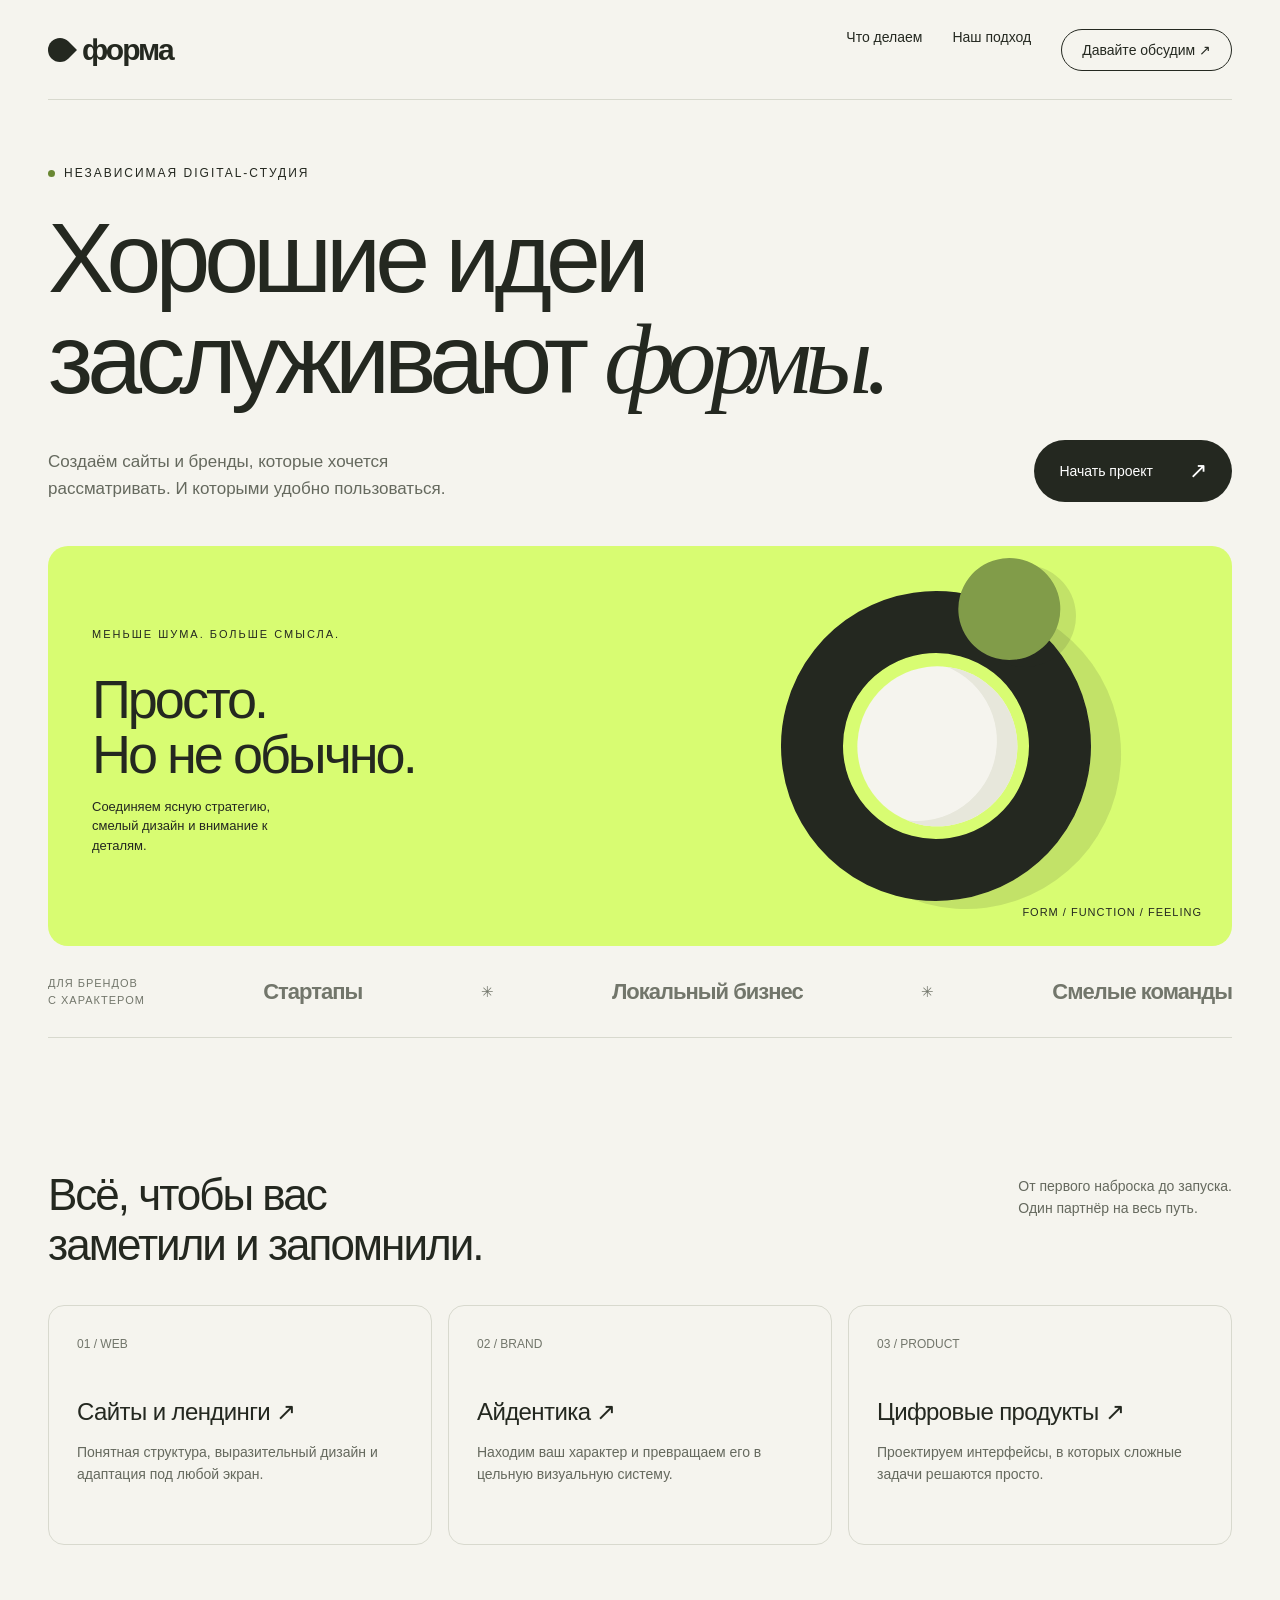
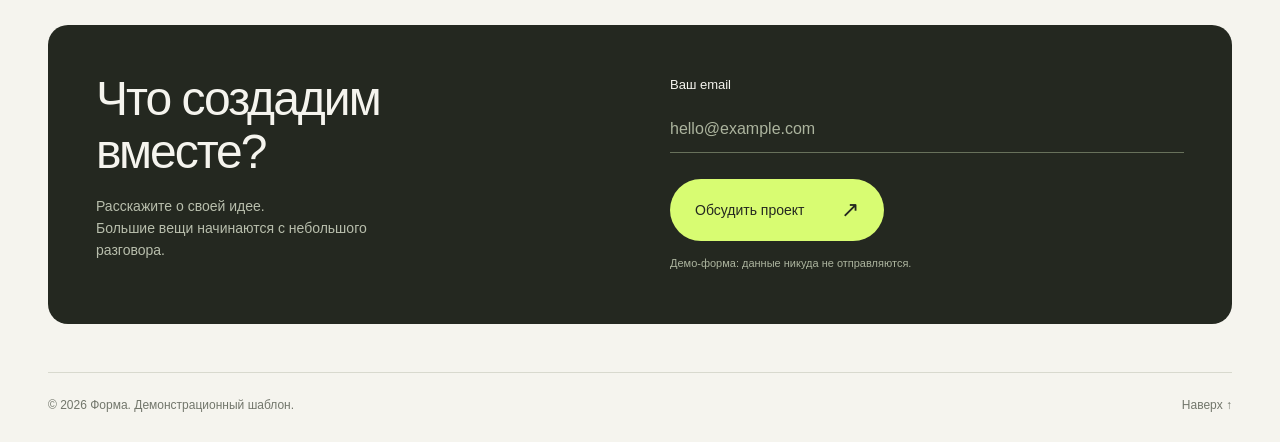
==== index.html @ 41cf360b "Add responsive Forma landing page" ====
<!doctype html>
<html lang="ru">
<head>
  <meta charset="utf-8">
  <meta name="viewport" content="width=device-width, initial-scale=1">
  <meta name="description" content="Лендинг студии цифрового дизайна Форма. Сайты, айдентика и цифровые продукты.">
  <title>Форма — идеи обретают форму</title>
  <style>
    :root{--bg:#f5f4ee;--ink:#242820;--accent:#d8fc72;--line:#d8d9ce}
    *{box-sizing:border-box}html{scroll-behavior:smooth}body{margin:0;background:var(--bg);color:var(--ink);font-family:Arial,Helvetica,sans-serif}a{color:inherit;text-decoration:none}button,input{font:inherit}button,a,input{-webkit-tap-highlight-color:transparent}a:focus-visible,button:focus-visible,input:focus-visible{outline:3px solid #728e32;outline-offset:5px}.wrap{max-width:1280px;margin:auto;padding:0 48px}header{height:100px;display:flex;align-items:center;justify-content:space-between;border-bottom:1px solid var(--line)}.logo{font-size:30px;font-weight:800;letter-spacing:-2px;display:flex;align-items:center;gap:10px}.mark{width:24px;height:24px;background:var(--ink);border-radius:50% 50% 0 50%;transform:rotate(-45deg)}nav{display:flex;gap:30px;font-size:14px}.nav-cta{border:1px solid var(--ink);padding:12px 20px;border-radius:30px}.hero{padding:66px 0 52px}.eyebrow{font-size:12px;text-transform:uppercase;letter-spacing:2px;display:flex;align-items:center;gap:9px}.dot{width:7px;height:7px;background:#698732;border-radius:50%}h1{font-size:clamp(56px,7.7vw,102px);line-height:1.02;letter-spacing:-6px;font-weight:500;margin:28px 0 30px;max-width:950px}h1 span{font-family:Georgia,serif;font-style:italic}.intro{display:flex;justify-content:space-between;align-items:end;gap:24px}.intro p{font-size:17px;line-height:1.6;max-width:430px;margin:0;color:#65695e}.pill{display:inline-flex;gap:36px;align-items:center;border-radius:32px;padding:18px 25px;background:var(--ink);color:white;font-size:14px;border:0;cursor:pointer;transition:transform .2s,background .2s}.pill:hover{transform:translateY(-3px);background:#3e4632}.pill b{font-size:22px;font-weight:400}.showcase{height:400px;border-radius:20px;background:var(--accent);position:relative;overflow:hidden;display:grid;grid-template-columns:1fr 1fr;align-items:center;margin-top:44px}.show-copy{padding:44px;z-index:1}.show-copy small{font-size:11px;text-transform:uppercase;letter-spacing:2px}.show-copy h2{font-size:54px;font-weight:500;letter-spacing:-3px;line-height:1.02;margin:30px 0 15px}.show-copy p{max-width:220px;line-height:1.5;font-size:13px}.art{height:100%;position:relative;display:flex;align-items:center;justify-content:center}.orbit{width:310px;height:310px;border-radius:50%;border:62px solid var(--ink);transform:rotate(-30deg);position:relative;box-shadow:22px 22px 0 rgba(36,40,32,.12)}.orbit:before{content:'';position:absolute;width:160px;height:160px;border-radius:50%;background:var(--bg);top:14px;left:14px;box-shadow:inset -15px -15px 0 #e7e7db}.orbit:after{content:'';position:absolute;width:102px;height:102px;border-radius:50%;background:#819c49;right:-90px;top:-40px;box-shadow:10px 14px 0 rgba(36,40,32,.12)}.art-label{position:absolute;bottom:28px;right:30px;font-size:11px;letter-spacing:1px}.ticker{display:flex;justify-content:space-between;align-items:center;border-bottom:1px solid var(--line);padding:29px 0;gap:20px;color:#72766b;font-size:15px}.ticker span:first-child{font-size:11px;max-width:110px;line-height:1.5;letter-spacing:1px}.ticker strong{font-size:22px;letter-spacing:-1px}.section{padding:80px 0}.section-head{display:flex;justify-content:space-between;align-items:start;gap:24px;margin-bottom:35px}.section-head h2{font-size:44px;letter-spacing:-2px;font-weight:500;margin:0;max-width:600px}.section-head p{font-size:14px;color:#65695e;line-height:1.6;max-width:250px;margin:5px 0}.cards{display:grid;grid-template-columns:repeat(3,1fr);gap:16px}.card{border:1px solid var(--line);border-radius:16px;padding:28px;min-height:240px;transition:background .2s}.card:hover{background:#eeeee3}.card .number{font-size:12px;color:#72766b}.card h3{font-size:24px;font-weight:500;margin:46px 0 15px;letter-spacing:-.6px}.card p{font-size:14px;line-height:1.6;color:#65695e;margin:0}.contact{background:var(--ink);color:var(--bg);border-radius:20px;padding:48px;display:grid;grid-template-columns:1fr 1fr;gap:60px;margin-bottom:48px}.contact h2{font-size:48px;line-height:1.1;letter-spacing:-2px;font-weight:500;margin:0 0 16px}.contact p{color:#b8beac;font-size:14px;line-height:1.6;max-width:280px}.contact form{display:flex;flex-direction:column;justify-content:center;gap:14px}.contact label{font-size:13px}.contact input{background:transparent;border:0;border-bottom:1px solid #68715b;color:white;padding:14px 0;width:100%;border-radius:0}.contact input::placeholder{color:#acb49e}.contact .pill{background:var(--accent);color:var(--ink);align-self:start;margin-top:12px}.note{font-size:11px!important;color:#acb49e!important;margin:0;max-width:none!important}footer{border-top:1px solid var(--line);padding:25px 0 30px;display:flex;justify-content:space-between;font-size:12px;color:#72766b}footer a:hover{text-decoration:underline}
    @media(max-width:800px){.wrap{padding:0 24px}header{height:80px}nav{gap:16px}nav a:not(.nav-cta){display:none}.hero{padding-top:44px}h1{letter-spacing:-3px}.intro{align-items:start;flex-direction:column}.showcase{height:350px}.show-copy{padding:25px}.show-copy h2{font-size:40px}.orbit{width:220px;height:220px;border-width:44px}.orbit:before{width:105px;height:105px;top:12px;left:12px}.orbit:after{width:70px;height:70px;right:-55px;top:-25px}.ticker{flex-wrap:wrap;justify-content:center}.ticker span:first-child{max-width:none;width:100%;text-align:center}.ticker strong{font-size:18px}.section{padding:55px 0}.section-head{flex-direction:column}.section-head h2{font-size:36px}.cards{grid-template-columns:1fr}.card{min-height:auto}.card h3{margin-top:25px}.contact{padding:28px;grid-template-columns:1fr;gap:25px}.contact h2{font-size:38px}}
    @media(max-width:480px){h1{font-size:55px}.showcase{grid-template-columns:1fr;height:480px;align-items:start}.show-copy h2{margin:16px 0;font-size:36px}.show-copy p{max-width:none}.art{height:210px}.orbit{width:180px;height:180px;border-width:36px}.orbit:before{width:88px;height:88px;top:10px;left:10px}.art-label{bottom:5px;right:20px;font-size:9px}.show-copy{padding-bottom:0}footer{gap:20px;font-size:11px}}
    @media(prefers-reduced-motion:reduce){html{scroll-behavior:auto}*{transition:none!important}}
  </style>
</head>
<body>
  <div class="wrap">
    <header><a class="logo" href="#" aria-label="Форма — главная"><span class="mark" aria-hidden="true"></span>форма</a><nav aria-label="Основная навигация"><a href="#services">Что делаем</a><a href="#approach">Наш подход</a><a class="nav-cta" href="#contact">Давайте обсудим ↗</a></nav></header>
    <main>
      <section class="hero"><div class="eyebrow"><span class="dot"></span>Независимая digital-студия</div><h1>Хорошие идеи<br>заслуживают <span>формы.</span></h1><div class="intro"><p>Создаём сайты и бренды, которые хочется рассматривать. И которыми удобно пользоваться.</p><a class="pill" href="#contact">Начать проект <b aria-hidden="true">↗</b></a></div>
        <div class="showcase" id="approach"><div class="show-copy"><small>Меньше шума. Больше смысла.</small><h2>Просто.<br>Но не обычно.</h2><p>Соединяем ясную стратегию, смелый дизайн и внимание к деталям.</p></div><div class="art" aria-hidden="true"><div class="orbit"></div><span class="art-label">FORM / FUNCTION / FEELING</span></div></div>
        <div class="ticker"><span>ДЛЯ БРЕНДОВ<br>С ХАРАКТЕРОМ</span><strong>Стартапы</strong><span>✳</span><strong>Локальный бизнес</strong><span>✳</span><strong>Смелые команды</strong></div>
      </section>
      <section class="section" id="services"><div class="section-head"><h2>Всё, чтобы вас<br>заметили и запомнили.</h2><p>От первого наброска до запуска.<br>Один партнёр на весь путь.</p></div><div class="cards"><article class="card"><span class="number">01 / WEB</span><h3>Сайты и лендинги ↗</h3><p>Понятная структура, выразительный дизайн и адаптация под любой экран.</p></article><article class="card"><span class="number">02 / BRAND</span><h3>Айдентика ↗</h3><p>Находим ваш характер и превращаем его в цельную визуальную систему.</p></article><article class="card"><span class="number">03 / PRODUCT</span><h3>Цифровые продукты ↗</h3><p>Проектируем интерфейсы, в которых сложные задачи решаются просто.</p></article></div></section>
      <section class="contact" id="contact"><div><h2>Что создадим<br>вместе?</h2><p>Расскажите о своей идее.<br>Большие вещи начинаются с небольшого разговора.</p></div><form id="contact-form"><label for="email">Ваш email</label><input id="email" name="email" type="email" placeholder="hello@example.com" autocomplete="email" required><button class="pill" type="submit">Обсудить проект <b aria-hidden="true">↗</b></button><p class="note" id="form-status" role="status">Демо-форма: данные никуда не отправляются.</p></form></section>
    </main>
    <footer><span>© 2026 Форма. Демонстрационный шаблон.</span><a href="#">Наверх ↑</a></footer>
  </div>
  <script>document.getElementById('contact-form').addEventListener('submit',function(event){event.preventDefault();document.getElementById('form-status').textContent='Готово! Это демо — для реальных заявок подключите отправку формы.';});</script>
</body>
</html>
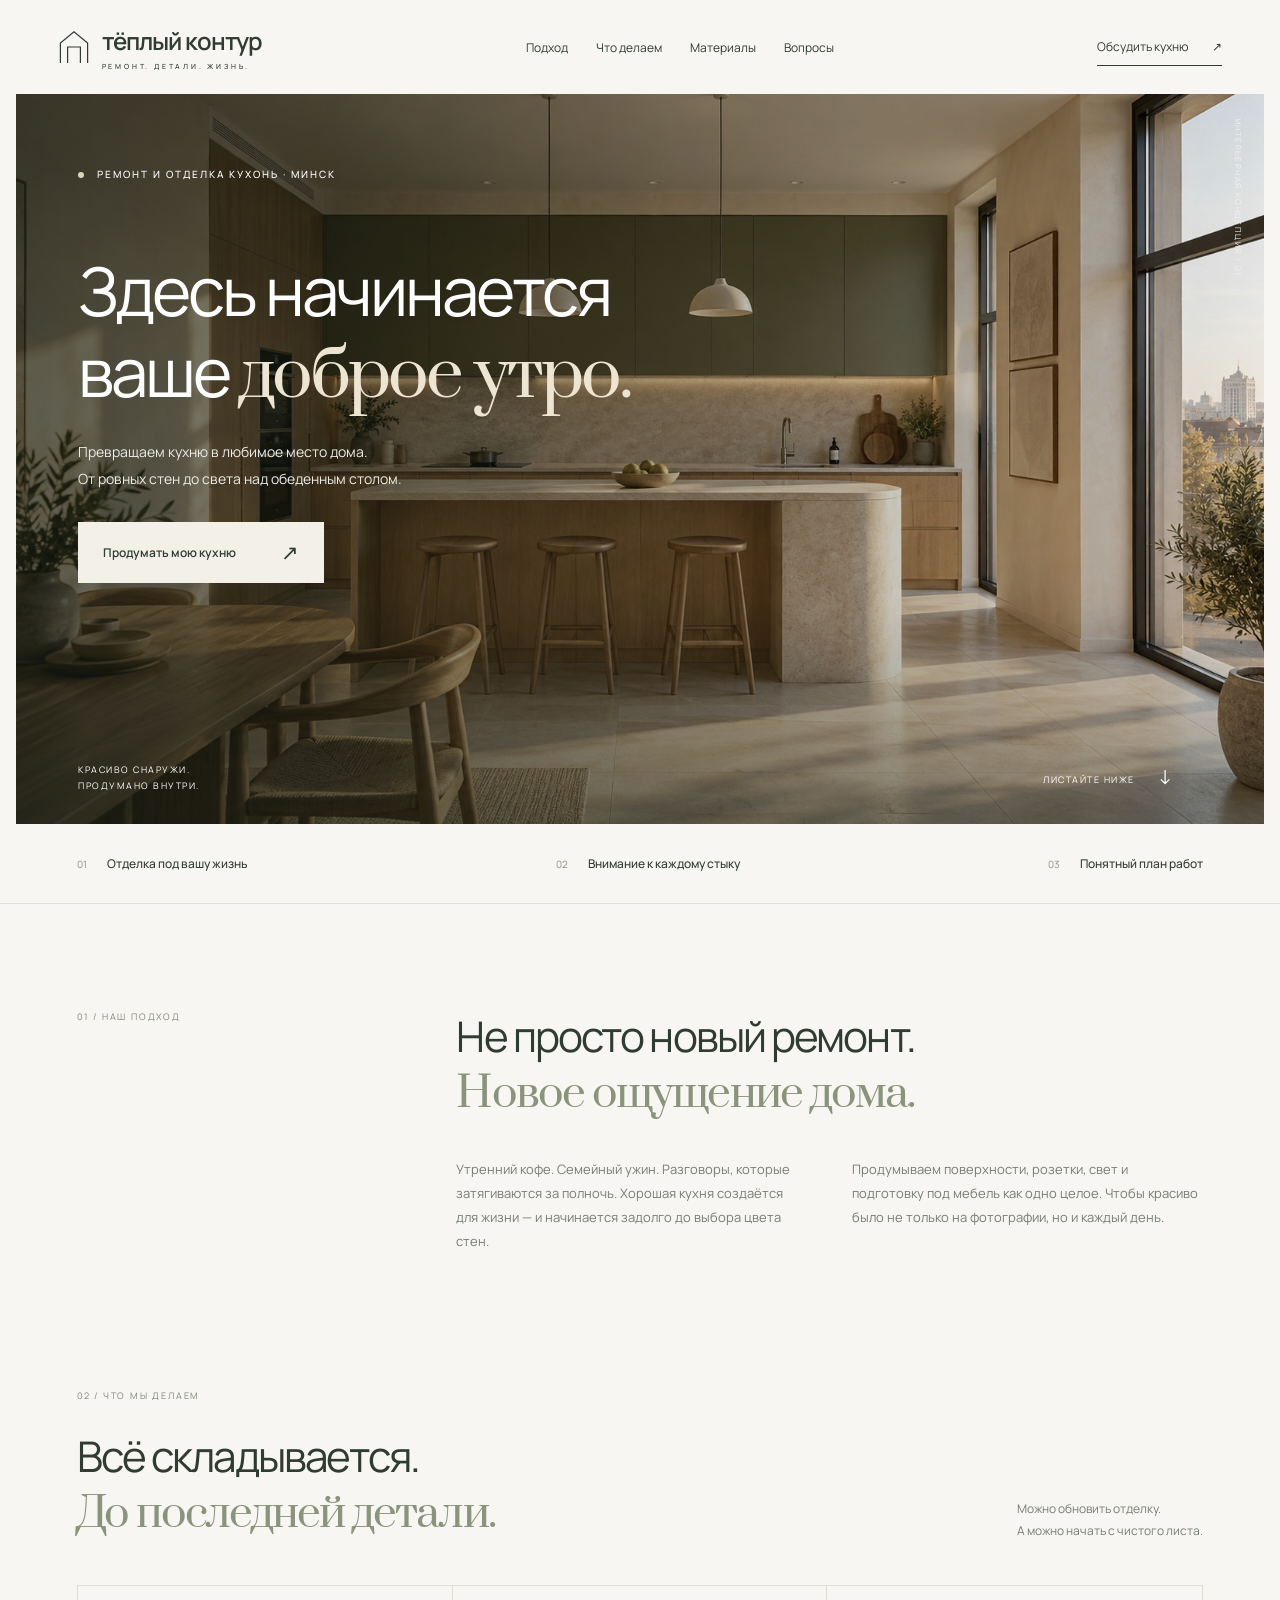
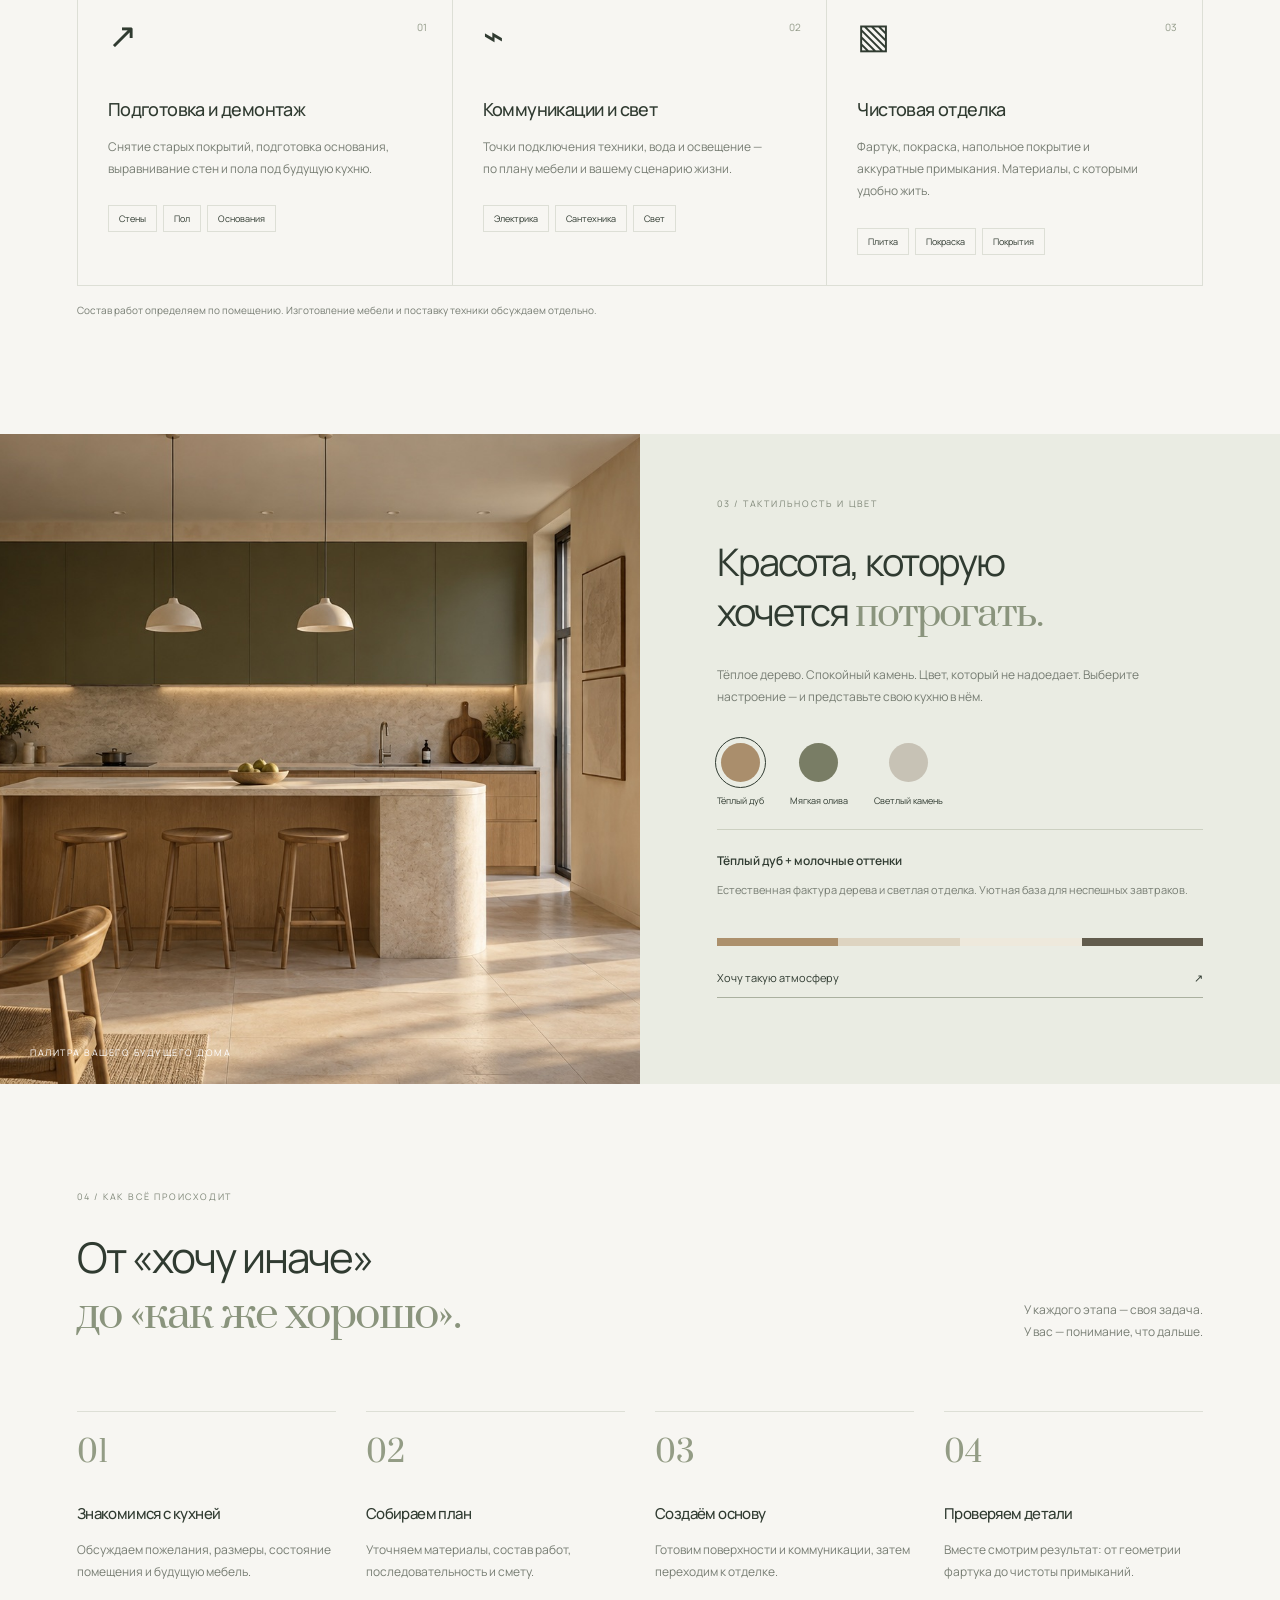
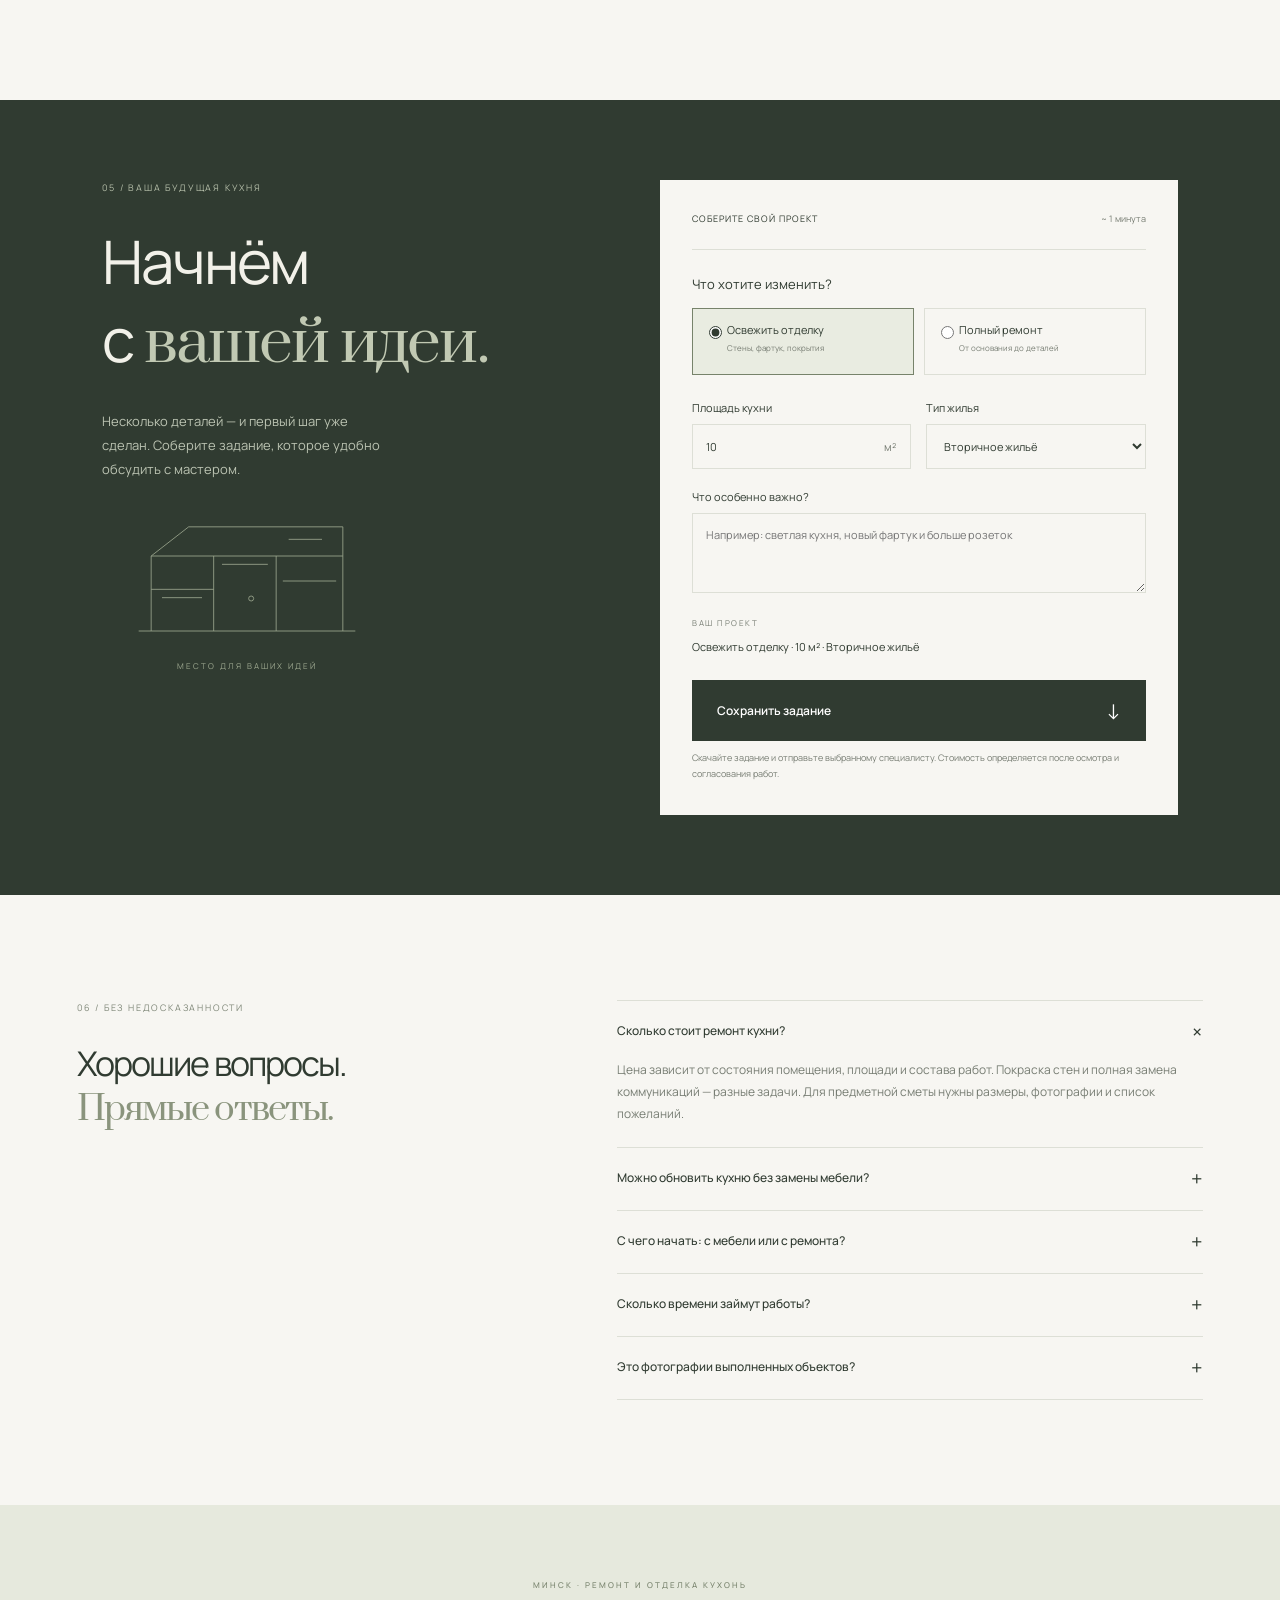
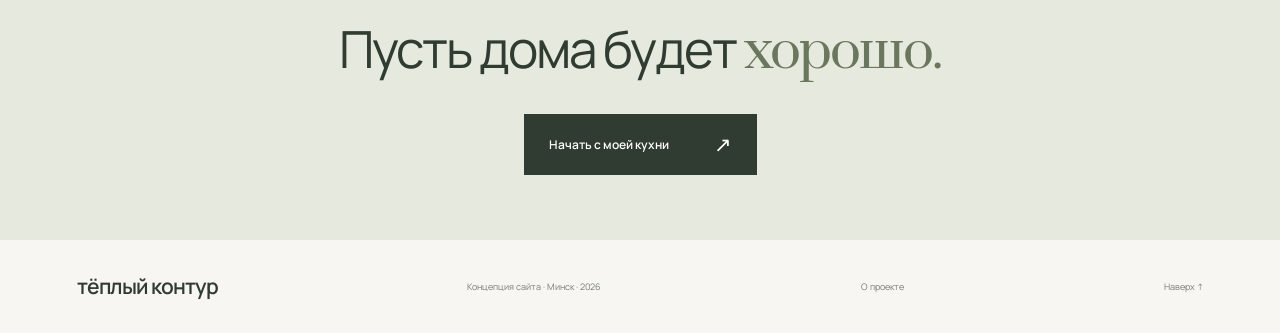
==== commit e17b0eb4: "Build premium Minsk kitchen renovation landing page" ====
--- a/index.html
+++ b/index.html
@@ -1,31 +1,14 @@
 <!doctype html>
-<html lang="ru">
-<head>
-  <meta charset="utf-8">
-  <meta name="viewport" content="width=device-width, initial-scale=1">
-  <meta name="description" content="Лендинг студии цифрового дизайна Форма. Сайты, айдентика и цифровые продукты.">
-  <title>Форма — идеи обретают форму</title>
-  <style>
-    :root{--bg:#f5f4ee;--ink:#242820;--accent:#d8fc72;--line:#d8d9ce}
-    *{box-sizing:border-box}html{scroll-behavior:smooth}body{margin:0;background:var(--bg);color:var(--ink);font-family:Arial,Helvetica,sans-serif}a{color:inherit;text-decoration:none}button,input{font:inherit}button,a,input{-webkit-tap-highlight-color:transparent}a:focus-visible,button:focus-visible,input:focus-visible{outline:3px solid #728e32;outline-offset:5px}.wrap{max-width:1280px;margin:auto;padding:0 48px}header{height:100px;display:flex;align-items:center;justify-content:space-between;border-bottom:1px solid var(--line)}.logo{font-size:30px;font-weight:800;letter-spacing:-2px;display:flex;align-items:center;gap:10px}.mark{width:24px;height:24px;background:var(--ink);border-radius:50% 50% 0 50%;transform:rotate(-45deg)}nav{display:flex;gap:30px;font-size:14px}.nav-cta{border:1px solid var(--ink);padding:12px 20px;border-radius:30px}.hero{padding:66px 0 52px}.eyebrow{font-size:12px;text-transform:uppercase;letter-spacing:2px;display:flex;align-items:center;gap:9px}.dot{width:7px;height:7px;background:#698732;border-radius:50%}h1{font-size:clamp(56px,7.7vw,102px);line-height:1.02;letter-spacing:-6px;font-weight:500;margin:28px 0 30px;max-width:950px}h1 span{font-family:Georgia,serif;font-style:italic}.intro{display:flex;justify-content:space-between;align-items:end;gap:24px}.intro p{font-size:17px;line-height:1.6;max-width:430px;margin:0;color:#65695e}.pill{display:inline-flex;gap:36px;align-items:center;border-radius:32px;padding:18px 25px;background:var(--ink);color:white;font-size:14px;border:0;cursor:pointer;transition:transform .2s,background .2s}.pill:hover{transform:translateY(-3px);background:#3e4632}.pill b{font-size:22px;font-weight:400}.showcase{height:400px;border-radius:20px;background:var(--accent);position:relative;overflow:hidden;display:grid;grid-template-columns:1fr 1fr;align-items:center;margin-top:44px}.show-copy{padding:44px;z-index:1}.show-copy small{font-size:11px;text-transform:uppercase;letter-spacing:2px}.show-copy h2{font-size:54px;font-weight:500;letter-spacing:-3px;line-height:1.02;margin:30px 0 15px}.show-copy p{max-width:220px;line-height:1.5;font-size:13px}.art{height:100%;position:relative;display:flex;align-items:center;justify-content:center}.orbit{width:310px;height:310px;border-radius:50%;border:62px solid var(--ink);transform:rotate(-30deg);position:relative;box-shadow:22px 22px 0 rgba(36,40,32,.12)}.orbit:before{content:'';position:absolute;width:160px;height:160px;border-radius:50%;background:var(--bg);top:14px;left:14px;box-shadow:inset -15px -15px 0 #e7e7db}.orbit:after{content:'';position:absolute;width:102px;height:102px;border-radius:50%;background:#819c49;right:-90px;top:-40px;box-shadow:10px 14px 0 rgba(36,40,32,.12)}.art-label{position:absolute;bottom:28px;right:30px;font-size:11px;letter-spacing:1px}.ticker{display:flex;justify-content:space-between;align-items:center;border-bottom:1px solid var(--line);padding:29px 0;gap:20px;color:#72766b;font-size:15px}.ticker span:first-child{font-size:11px;max-width:110px;line-height:1.5;letter-spacing:1px}.ticker strong{font-size:22px;letter-spacing:-1px}.section{padding:80px 0}.section-head{display:flex;justify-content:space-between;align-items:start;gap:24px;margin-bottom:35px}.section-head h2{font-size:44px;letter-spacing:-2px;font-weight:500;margin:0;max-width:600px}.section-head p{font-size:14px;color:#65695e;line-height:1.6;max-width:250px;margin:5px 0}.cards{display:grid;grid-template-columns:repeat(3,1fr);gap:16px}.card{border:1px solid var(--line);border-radius:16px;padding:28px;min-height:240px;transition:background .2s}.card:hover{background:#eeeee3}.card .number{font-size:12px;color:#72766b}.card h3{font-size:24px;font-weight:500;margin:46px 0 15px;letter-spacing:-.6px}.card p{font-size:14px;line-height:1.6;color:#65695e;margin:0}.contact{background:var(--ink);color:var(--bg);border-radius:20px;padding:48px;display:grid;grid-template-columns:1fr 1fr;gap:60px;margin-bottom:48px}.contact h2{font-size:48px;line-height:1.1;letter-spacing:-2px;font-weight:500;margin:0 0 16px}.contact p{color:#b8beac;font-size:14px;line-height:1.6;max-width:280px}.contact form{display:flex;flex-direction:column;justify-content:center;gap:14px}.contact label{font-size:13px}.contact input{background:transparent;border:0;border-bottom:1px solid #68715b;color:white;padding:14px 0;width:100%;border-radius:0}.contact input::placeholder{color:#acb49e}.contact .pill{background:var(--accent);color:var(--ink);align-self:start;margin-top:12px}.note{font-size:11px!important;color:#acb49e!important;margin:0;max-width:none!important}footer{border-top:1px solid var(--line);padding:25px 0 30px;display:flex;justify-content:space-between;font-size:12px;color:#72766b}footer a:hover{text-decoration:underline}
-    @media(max-width:800px){.wrap{padding:0 24px}header{height:80px}nav{gap:16px}nav a:not(.nav-cta){display:none}.hero{padding-top:44px}h1{letter-spacing:-3px}.intro{align-items:start;flex-direction:column}.showcase{height:350px}.show-copy{padding:25px}.show-copy h2{font-size:40px}.orbit{width:220px;height:220px;border-width:44px}.orbit:before{width:105px;height:105px;top:12px;left:12px}.orbit:after{width:70px;height:70px;right:-55px;top:-25px}.ticker{flex-wrap:wrap;justify-content:center}.ticker span:first-child{max-width:none;width:100%;text-align:center}.ticker strong{font-size:18px}.section{padding:55px 0}.section-head{flex-direction:column}.section-head h2{font-size:36px}.cards{grid-template-columns:1fr}.card{min-height:auto}.card h3{margin-top:25px}.contact{padding:28px;grid-template-columns:1fr;gap:25px}.contact h2{font-size:38px}}
-    @media(max-width:480px){h1{font-size:55px}.showcase{grid-template-columns:1fr;height:480px;align-items:start}.show-copy h2{margin:16px 0;font-size:36px}.show-copy p{max-width:none}.art{height:210px}.orbit{width:180px;height:180px;border-width:36px}.orbit:before{width:88px;height:88px;top:10px;left:10px}.art-label{bottom:5px;right:20px;font-size:9px}.show-copy{padding-bottom:0}footer{gap:20px;font-size:11px}}
-    @media(prefers-reduced-motion:reduce){html{scroll-behavior:auto}*{transition:none!important}}
-  </style>
-</head>
-<body>
-  <div class="wrap">
-    <header><a class="logo" href="#" aria-label="Форма — главная"><span class="mark" aria-hidden="true"></span>форма</a><nav aria-label="Основная навигация"><a href="#services">Что делаем</a><a href="#approach">Наш подход</a><a class="nav-cta" href="#contact">Давайте обсудим ↗</a></nav></header>
-    <main>
-      <section class="hero"><div class="eyebrow"><span class="dot"></span>Независимая digital-студия</div><h1>Хорошие идеи<br>заслуживают <span>формы.</span></h1><div class="intro"><p>Создаём сайты и бренды, которые хочется рассматривать. И которыми удобно пользоваться.</p><a class="pill" href="#contact">Начать проект <b aria-hidden="true">↗</b></a></div>
-        <div class="showcase" id="approach"><div class="show-copy"><small>Меньше шума. Больше смысла.</small><h2>Просто.<br>Но не обычно.</h2><p>Соединяем ясную стратегию, смелый дизайн и внимание к деталям.</p></div><div class="art" aria-hidden="true"><div class="orbit"></div><span class="art-label">FORM / FUNCTION / FEELING</span></div></div>
-        <div class="ticker"><span>ДЛЯ БРЕНДОВ<br>С ХАРАКТЕРОМ</span><strong>Стартапы</strong><span>✳</span><strong>Локальный бизнес</strong><span>✳</span><strong>Смелые команды</strong></div>
-      </section>
-      <section class="section" id="services"><div class="section-head"><h2>Всё, чтобы вас<br>заметили и запомнили.</h2><p>От первого наброска до запуска.<br>Один партнёр на весь путь.</p></div><div class="cards"><article class="card"><span class="number">01 / WEB</span><h3>Сайты и лендинги ↗</h3><p>Понятная структура, выразительный дизайн и адаптация под любой экран.</p></article><article class="card"><span class="number">02 / BRAND</span><h3>Айдентика ↗</h3><p>Находим ваш характер и превращаем его в цельную визуальную систему.</p></article><article class="card"><span class="number">03 / PRODUCT</span><h3>Цифровые продукты ↗</h3><p>Проектируем интерфейсы, в которых сложные задачи решаются просто.</p></article></div></section>
-      <section class="contact" id="contact"><div><h2>Что создадим<br>вместе?</h2><p>Расскажите о своей идее.<br>Большие вещи начинаются с небольшого разговора.</p></div><form id="contact-form"><label for="email">Ваш email</label><input id="email" name="email" type="email" placeholder="hello@example.com" autocomplete="email" required><button class="pill" type="submit">Обсудить проект <b aria-hidden="true">↗</b></button><p class="note" id="form-status" role="status">Демо-форма: данные никуда не отправляются.</p></form></section>
-    </main>
-    <footer><span>© 2026 Форма. Демонстрационный шаблон.</span><a href="#">Наверх ↑</a></footer>
-  </div>
-  <script>document.getElementById('contact-form').addEventListener('submit',function(event){event.preventDefault();document.getElementById('form-status').textContent='Готово! Это демо — для реальных заявок подключите отправку формы.';});</script>
-</body>
-</html>
+<html lang="ru"><head><meta charset="utf-8"><meta name="viewport" content="width=device-width, initial-scale=1"><title>Тёплый контур — ремонт и отделка кухонь в Минске</title><meta name="description" content="Ремонт и отделка кухонь в Минске. От подготовки стен и коммуникаций до чистовой отделки. Соберите задание для вашей кухни."><meta name="theme-color" content="#303b31"><meta property="og:title" content="Тёплый контур — кухня, в которой хочется жить"><meta property="og:description" content="Ремонт и отделка кухонь в Минске. Продумано до последнего стыка."><meta property="og:type" content="website"><meta property="og:image" content="https://alexeyf1rst.github.io/sssiiittteee/assets/kitchen.jpg"><link rel="icon" href="data:image/svg+xml,%3Csvg xmlns='http://www.w3.org/2000/svg' viewBox='0 0 64 64'%3E%3Crect width='64' height='64' rx='14' fill='%23303b31'/%3E%3Cpath d='M16 48V27L32 15l16 12v21M25 48V31h14v17' fill='none' stroke='%23ece8db' stroke-width='3'/%3E%3C/svg%3E"><link rel="stylesheet" href="style.css"><script src="script.js" defer></script></head>
+<body><a class="skip" href="#main">Перейти к содержимому</a>
+<header class="header"><a class="brand" href="#" aria-label="Тёплый контур — главная"><svg viewBox="0 0 40 44" fill="none" aria-hidden="true"><path d="M3 42V17L20 3l17 14v25M12 42V22h16v20" stroke="currentColor" stroke-width="1.5"/></svg><span>тёплый контур<small>РЕМОНТ. ДЕТАЛИ. ЖИЗНЬ.</small></span></a><nav id="navigation" aria-label="Основная навигация"><a href="#approach">Подход</a><a href="#services">Что делаем</a><a href="#materials">Материалы</a><a href="#questions">Вопросы</a></nav><a class="header-cta" href="#brief">Обсудить кухню <span>↗</span></a><button class="menu-toggle" aria-label="Открыть меню" aria-expanded="false" aria-controls="navigation">☰</button></header>
+<main id="main"><section class="hero"><img class="hero-image" src="assets/kitchen.jpg" width="1672" height="941" alt="Концепция кухни с дубовыми фасадами, светлым камнем и мягким дневным светом" fetchpriority="high"><div class="hero-shade"></div><div class="hero-content"><p class="eyebrow"><span class="live-dot"></span> РЕМОНТ И ОТДЕЛКА КУХОНЬ · МИНСК</p><h1>Здесь начинается<br>ваше <em>доброе утро.</em></h1><p class="hero-description">Превращаем кухню в любимое место дома.<br>От ровных стен до света над обеденным столом.</p><a class="button light" href="#brief">Продумать мою кухню <span>↗</span></a><div class="hero-bottom"><span>КРАСИВО СНАРУЖИ.<br>ПРОДУМАНО ВНУТРИ.</span><a href="#approach">Листайте ниже <span>↓</span></a></div></div><div class="image-caption">ИНТЕРЬЕРНАЯ КОНЦЕПЦИЯ / 01</div></section>
+<div class="principles"><span>01 <b>Отделка под вашу жизнь</b></span><span>02 <b>Внимание к каждому стыку</b></span><span>03 <b>Понятный план работ</b></span></div>
+<section class="section intro" id="approach"><div class="section-label">01 / НАШ ПОДХОД</div><div><h2>Не просто новый ремонт.<br><em>Новое ощущение дома.</em></h2><div class="intro-bottom"><p>Утренний кофе. Семейный ужин. Разговоры, которые затягиваются за полночь. Хорошая кухня создаётся для жизни — и начинается задолго до выбора цвета стен.</p><p>Продумываем поверхности, розетки, свет и подготовку под мебель как одно целое. Чтобы красиво было не только на фотографии, но и каждый день.</p></div></div></section>
+<section class="section services" id="services"><div class="section-label">02 / ЧТО МЫ ДЕЛАЕМ</div><div class="section-heading"><h2>Всё складывается.<br><em>До последней детали.</em></h2><p>Можно обновить отделку.<br>А можно начать с чистого листа.</p></div><div class="service-grid"><article><span class="service-icon">↗</span><span class="number">01</span><h3>Подготовка и демонтаж</h3><p>Снятие старых покрытий, подготовка основания, выравнивание стен и пола под будущую кухню.</p><div class="tags"><span>Стены</span><span>Пол</span><span>Основания</span></div></article><article><span class="service-icon">⌁</span><span class="number">02</span><h3>Коммуникации и свет</h3><p>Точки подключения техники, вода и освещение — по плану мебели и вашему сценарию жизни.</p><div class="tags"><span>Электрика</span><span>Сантехника</span><span>Свет</span></div></article><article><span class="service-icon">▧</span><span class="number">03</span><h3>Чистовая отделка</h3><p>Фартук, покраска, напольное покрытие и аккуратные примыкания. Материалы, с которыми удобно жить.</p><div class="tags"><span>Плитка</span><span>Покраска</span><span>Покрытия</span></div></article></div><p class="service-note">Состав работ определяем по помещению. Изготовление мебели и поставку техники обсуждаем отдельно.</p></section>
+<section class="materials" id="materials"><div class="material-image"><img src="assets/kitchen.jpg" alt="Сочетание дуба, светлого камня и оливкового цвета в концепции кухни" loading="lazy"><span>ПАЛИТРА ВАШЕГО БУДУЩЕГО ДОМА</span></div><div class="material-content"><div class="section-label">03 / ТАКТИЛЬНОСТЬ И ЦВЕТ</div><h2>Красота, которую<br>хочется <em>потрогать.</em></h2><p>Тёплое дерево. Спокойный камень. Цвет, который не надоедает. Выберите настроение — и представьте свою кухню в нём.</p><div class="swatches" role="group" aria-label="Выберите палитру"><button class="swatch active" data-palette="natural" aria-pressed="true"><span style="--swatch:#aa8e6c"></span>Тёплый дуб</button><button class="swatch" data-palette="olive" aria-pressed="false"><span style="--swatch:#797d65"></span>Мягкая олива</button><button class="swatch" data-palette="stone" aria-pressed="false"><span style="--swatch:#c7c2b5"></span>Светлый камень</button></div><div class="palette-detail" aria-live="polite"><strong id="palette-title">Тёплый дуб + молочные оттенки</strong><p id="palette-text">Естественная фактура дерева и светлая отделка. Уютная база для неспешных завтраков.</p><div class="palette-strip"><i></i><i></i><i></i><i></i></div></div><a class="text-link" href="#brief">Хочу такую атмосферу <span>↗</span></a></div></section>
+<section class="section process"><div class="section-label">04 / КАК ВСЁ ПРОИСХОДИТ</div><div class="section-heading"><h2>От «хочу иначе»<br><em>до «как же хорошо».</em></h2><p>У каждого этапа — своя задача.<br>У вас — понимание, что дальше.</p></div><div class="steps"><article><span>01</span><h3>Знакомимся с кухней</h3><p>Обсуждаем пожелания, размеры, состояние помещения и будущую мебель.</p></article><article><span>02</span><h3>Собираем план</h3><p>Уточняем материалы, состав работ, последовательность и смету.</p></article><article><span>03</span><h3>Создаём основу</h3><p>Готовим поверхности и коммуникации, затем переходим к отделке.</p></article><article><span>04</span><h3>Проверяем детали</h3><p>Вместе смотрим результат: от геометрии фартука до чистоты примыканий.</p></article></div></section>
+<section class="brief-section" id="brief"><div class="brief-intro"><div class="section-label">05 / ВАША БУДУЩАЯ КУХНЯ</div><h2>Начнём<br>с <em>вашей идеи.</em></h2><p>Несколько деталей — и первый шаг уже сделан. Соберите задание, которое удобно обсудить с мастером.</p><div class="brief-decoration" aria-hidden="true"><svg viewBox="0 0 280 180" fill="none"><path d="M10 150h260M25 150V60h230v90M25 60l45-35h185v35M100 60v90M175 60v90M25 100h75M183 90h64M190 40h40M38 110h48M110 70h55" stroke="currentColor"/><circle cx="145" cy="111" r="3" stroke="currentColor"/></svg><span>МЕСТО ДЛЯ ВАШИХ ИДЕЙ</span></div></div><form id="brief-form" class="brief-form"><div class="form-top"><span>СОБЕРИТЕ СВОЙ ПРОЕКТ</span><span>~ 1 минута</span></div><fieldset><legend>Что хотите изменить?</legend><div class="choice-grid"><label><input type="radio" name="scope" value="Освежить отделку" checked><span>Освежить отделку <small>Стены, фартук, покрытия</small></span></label><label><input type="radio" name="scope" value="Полный ремонт"><span>Полный ремонт <small>От основания до деталей</small></span></label></div></fieldset><div class="field-row"><label>Площадь кухни<div class="input-unit"><input type="number" name="area" min="3" max="100" value="10" required><span>м²</span></div></label><label>Тип жилья<select name="home"><option>Вторичное жильё</option><option>Новостройка</option><option>Частный дом</option></select></label></div><label class="field-label">Что особенно важно?<textarea name="wishes" rows="3" maxlength="1200" placeholder="Например: светлая кухня, новый фартук и больше розеток"></textarea></label><div class="brief-summary"><span>ВАШ ПРОЕКТ</span><p id="brief-summary">Освежить отделку · 10 м² · Вторичное жильё</p></div><button class="button dark" type="submit">Сохранить задание <span>↓</span></button><p class="form-note">Скачайте задание и отправьте выбранному специалисту. Стоимость определяется после осмотра и согласования работ.</p><p class="form-status" id="form-status" role="status"></p></form></section>
+<section class="section faq" id="questions"><div><div class="section-label">06 / БЕЗ НЕДОСКАЗАННОСТИ</div><h2>Хорошие вопросы.<br><em>Прямые ответы.</em></h2></div><div class="faq-items"><details open><summary>Сколько стоит ремонт кухни?<span>+</span></summary><p>Цена зависит от состояния помещения, площади и состава работ. Покраска стен и полная замена коммуникаций — разные задачи. Для предметной сметы нужны размеры, фотографии и список пожеланий.</p></details><details><summary>Можно обновить кухню без замены мебели?<span>+</span></summary><p>Да, если существующая мебель и коммуникации позволяют. Можно обсудить замену фартука, покрытия стен, освещения и пола. Возможность сохранить гарнитур оценивается перед началом работ.</p></details><details><summary>С чего начать: с мебели или с ремонта?<span>+</span></summary><p>С плана кухни и размещения техники. Он нужен, чтобы правильно расположить розетки, выводы воды, вытяжку и рабочее освещение до чистовой отделки.</p></details><details><summary>Сколько времени займут работы?<span>+</span></summary><p>Срок зависит от демонтажа, объёма подготовки и времени высыхания материалов. Реалистичный график составляется после осмотра помещения и выбора отделки.</p></details><details><summary>Это фотографии выполненных объектов?<span>+</span></summary><p>На странице показана AI-визуализация интерьерной концепции. Она помогает передать настроение и сочетание материалов и не является фотографией выполненного объекта.</p></details></div></section>
+<section class="closing"><p class="eyebrow">МИНСК · РЕМОНТ И ОТДЕЛКА КУХОНЬ</p><h2>Пусть дома будет <em>хорошо.</em></h2><a class="button light" href="#brief">Начать с моей кухни <span>↗</span></a></section>
+</main><footer><a class="brand" href="#">тёплый контур</a><span>Концепция сайта · Минск · 2026</span><button id="about-button" class="footer-button">О проекте</button><a href="#">Наверх ↑</a></footer><dialog id="about-dialog"><button class="dialog-close" aria-label="Закрыть">×</button><p class="section-label">О ПРОЕКТЕ</p><h2>Тёплый контур</h2><p>Презентационная концепция сайта для ремонта и отделки кухонь в Минске. Название рабочее. Изображение создано с помощью AI и не представляет выполненный объект.</p><p>Задание формируется в вашем браузере. Данные никуда не отправляются и не сохраняются на сервере. Для приёма заявок необходимо добавить контакт компании.</p></dialog></body></html>
--- a/style.css
+++ b/style.css
@@ -0,0 +1,7 @@
+@import url('https://fonts.googleapis.com/css2?family=Manrope:wght@400;500;600;700&family=Prata&display=swap');
+:root{--paper:#f7f6f2;--ink:#303b31;--muted:#777d73;--line:#dddfd6;--serif:'Prata',Georgia,serif;--sans:'Manrope',Arial,sans-serif}*{box-sizing:border-box}html{scroll-behavior:smooth;scroll-padding-top:90px}body{margin:0;background:var(--paper);color:var(--ink);font-family:var(--sans);font-size:14px}a{color:inherit;text-decoration:none}button,input,textarea,select{font:inherit}button,a,input,select,textarea{-webkit-tap-highlight-color:transparent}button,a{touch-action:manipulation}button{cursor:pointer;color:inherit}a:focus-visible,button:focus-visible,input:focus-visible,textarea:focus-visible,select:focus-visible,summary:focus-visible{outline:3px solid #b49361;outline-offset:5px}img{display:block;width:100%;height:100%;object-fit:cover}.skip{position:fixed;left:12px;top:-70px;padding:15px;background:white;z-index:100}.skip:focus{top:10px}.header{height:94px;padding:0 4.5%;display:flex;align-items:center;justify-content:space-between;gap:25px;background:var(--paper);position:relative;z-index:10}.brand{display:flex;align-items:center;gap:12px;font-size:24px;letter-spacing:-1.1px;font-weight:600;white-space:nowrap}.brand svg{width:32px;height:40px}.brand small{display:block;font-size:7px;letter-spacing:2.8px;font-weight:500;margin-top:5px}.header nav{display:flex;gap:28px;font-size:12px}.header nav a{transition:opacity .2s}.header nav a:hover{opacity:.55}.header-cta{font-size:12px;border-bottom:1px solid var(--ink);padding:10px 0}.header-cta span{margin-left:22px}.menu-toggle{display:none}.hero{height:min(730px,calc(100svh - 94px));min-height:570px;position:relative;color:white;margin:0 16px;overflow:hidden}.hero-image{position:absolute;object-position:center 57%;animation:hero-enter 1.5s ease-out}.hero-shade{position:absolute;inset:0;background:linear-gradient(90deg,rgba(19,27,20,.68),rgba(19,27,20,.3) 57%,rgba(19,27,20,.06)),linear-gradient(0deg,rgba(19,27,20,.35),transparent 30%)}.hero-content{position:relative;height:100%;padding:61px 5% 30px;display:flex;flex-direction:column;align-items:start}.eyebrow{font-size:10px;letter-spacing:2px;font-weight:500}.live-dot{display:inline-block;width:6px;height:6px;border-radius:50%;background:#d5d9ba;margin-right:9px}.hero h1{font-weight:400;font-size:clamp(42px,5.25vw,78px);line-height:1.21;letter-spacing:-3px;margin:56px 0 23px}.hero h1 em{color:#ede5d2}em{font-family:var(--serif);font-weight:400;font-style:normal}.hero-description{font-size:14px;line-height:1.9;color:#ecece6;margin:0 0 30px}.button{display:inline-flex;align-items:center;justify-content:space-between;gap:45px;padding:19px 24px;font-size:12px;font-weight:600;border:1px solid transparent;transition:background .2s,transform .2s;min-height:56px}.button:hover{transform:translateY(-2px)}.button span{font-size:21px;font-weight:400;line-height:1}.light{background:#f2f0e7;color:var(--ink)}.light:hover{background:white}.dark{background:var(--ink);color:white}.dark:hover{background:#465344}.hero-bottom{margin-top:auto;width:100%;display:flex;justify-content:space-between;align-items:end;font-size:9px;line-height:1.8;letter-spacing:1.5px}.hero-bottom a{margin-right:28px;text-transform:uppercase}.hero-bottom a span{padding-left:20px;font-size:20px}.image-caption{position:absolute;right:20px;top:25px;writing-mode:vertical-rl;font-size:8px;letter-spacing:1.4px;color:#f3f3ed}.principles{display:flex;justify-content:space-between;gap:25px;padding:31px 6%;border-bottom:1px solid var(--line)}.principles span{font-size:10px;color:#8b9084;display:flex;gap:20px;align-items:center}.principles b{font-size:12px;font-weight:500;color:var(--ink)}.section{padding:105px 6%;max-width:1600px;margin:auto}.section-label{font-size:9px;letter-spacing:1.8px;color:#7f8778;line-height:1.8;margin-bottom:25px}.intro{display:grid;grid-template-columns:1fr 2.3fr;gap:55px}h2{font-size:clamp(30px,3.3vw,48px);font-weight:400;letter-spacing:-1.9px;line-height:1.3;margin:0}h2 em{color:#8a947d}.intro-bottom{display:grid;grid-template-columns:1fr 1fr;gap:45px;margin-top:35px}p{line-height:1.85}.intro-bottom p{font-size:13px;color:var(--muted);margin:0}.services{padding-top:30px}.section-heading{display:flex;justify-content:space-between;align-items:end;gap:30px;margin-bottom:43px}.section-heading>p{font-size:12px;color:var(--muted);max-width:260px;margin:0}.service-grid{display:grid;grid-template-columns:repeat(3,1fr);border:1px solid var(--line)}.service-grid article{padding:30px;border-right:1px solid var(--line);position:relative;transition:background .25s}.service-grid article:last-child{border:0}.service-grid article:hover{background:#eeefe7}.service-icon{font-size:35px;font-family:Georgia,serif;font-weight:400}.number{position:absolute;right:25px;top:34px;color:#929a88;font-size:10px}h3{font-size:18px;font-weight:500;letter-spacing:-.6px}.service-grid h3{margin:40px 0 15px}.service-grid p{font-size:12px;color:var(--muted);max-width:290px}.tags{display:flex;flex-wrap:wrap;gap:6px;margin-top:25px}.tags span{font-size:9px;border:1px solid var(--line);padding:6px 10px}.service-note{font-size:10px;color:var(--muted);margin-top:15px}.materials{display:grid;grid-template-columns:1fr 1fr;min-height:650px;background:#eaece3}.material-image{position:relative;overflow:hidden}.material-image img{object-position:63% center;max-height:760px}.material-image>span{position:absolute;bottom:25px;left:30px;color:white;font-size:9px;letter-spacing:1.5px}.material-content{padding:62px 12%}.material-content>p{font-size:12px;color:var(--muted);margin:25px 0}.material-content h2{font-size:38px}.swatches{display:flex;gap:26px;padding:10px 0 22px}.swatch{background:none;border:0;padding:0;font-size:9px;display:grid;gap:12px;justify-items:center}.swatch>span{display:block;width:39px;height:39px;border-radius:50%;background:var(--swatch);outline:1px solid transparent;outline-offset:5px;transition:outline-color .2s}.swatch.active>span{outline-color:var(--ink)}.palette-detail{border-top:1px solid #ccd0c1;padding-top:20px}.palette-detail strong{font-size:12px;font-weight:600}.palette-detail p{font-size:11px;color:var(--muted);min-height:40px}.palette-strip{display:flex;height:8px;margin:18px 0 24px}.palette-strip i{flex:1;background:#ac906c}.palette-strip i:nth-child(2){background:#ded4c1}.palette-strip i:nth-child(3){background:#eee9dc}.palette-strip i:nth-child(4){background:#625c4d}.text-link{font-size:11px;display:flex;justify-content:space-between;border-bottom:1px solid #aab09f;padding-bottom:12px}.steps{display:grid;grid-template-columns:repeat(4,1fr);gap:30px;padding-top:25px}.steps article{border-top:1px solid var(--line);padding-top:20px}.steps article>span{font-family:var(--serif);font-size:30px;color:#939c85}.steps h3{font-size:15px;margin-top:30px}.steps p{font-size:12px;color:var(--muted)}.brief-section{background:#303b31;color:#f2f1e9;display:grid;grid-template-columns:1fr 1.15fr;gap:10%;padding:80px 8%}.brief-section .section-label{color:#b6bfaa}.brief-intro h2{font-size:60px}.brief-intro h2 em{color:#c1c9b3}.brief-intro>p{font-size:13px;color:#bbc3b2;max-width:290px;margin-top:27px}.brief-decoration{margin-top:25px;max-width:290px;color:#9da890}.brief-decoration svg{width:100%;height:150px}.brief-decoration span{display:block;text-align:center;font-size:8px;letter-spacing:2px}.brief-form{background:var(--paper);color:var(--ink);padding:32px}.form-top{display:flex;justify-content:space-between;gap:15px;font-size:9px;letter-spacing:1px;padding-bottom:24px;border-bottom:1px solid var(--line)}.form-top span:last-child{color:var(--muted);letter-spacing:0}fieldset{border:0;padding:0;margin:25px 0}legend{font-size:13px;padding:0;margin-bottom:15px}.choice-grid{display:grid;grid-template-columns:1fr 1fr;gap:10px}.choice-grid label{position:relative}.choice-grid input{position:absolute;top:15px;left:12px;accent-color:var(--ink)}.choice-grid label>span{display:block;border:1px solid var(--line);padding:13px 10px 13px 34px;font-size:11px;min-height:67px;cursor:pointer}.choice-grid input:checked+span{background:#e9ece1;border-color:#77836b}.choice-grid small{display:block;font-size:8px;color:var(--muted);margin-top:5px}.field-row{display:grid;grid-template-columns:1fr 1fr;gap:15px}.field-row label,.field-label{font-size:11px}.input-unit{position:relative}.input-unit span{position:absolute;right:15px;top:24px;color:var(--muted)}input[type=number],select,textarea{width:100%;border:1px solid var(--line);background:transparent;color:var(--ink);padding:13px;margin-top:9px;border-radius:0;min-height:45px}input[type=number]{padding-right:43px}select{font-size:11px}textarea{resize:vertical;min-height:80px;font-size:11px}.field-label{display:block;margin-top:20px}.brief-summary{padding:15px 0}.brief-summary span{font-size:8px;letter-spacing:1.5px;color:var(--muted)}.brief-summary p{font-size:11px;margin:7px 0}.brief-form .button{width:100%}.form-note{font-size:9px;color:var(--muted);margin-bottom:0}.form-status{font-size:11px;margin:0}.form-status:not(:empty){margin-top:13px;padding:10px;background:#e7ebdf}.faq{display:grid;grid-template-columns:1fr 1.3fr;gap:8%}.faq h2{font-size:34px}.faq-items{border-top:1px solid var(--line)}details{border-bottom:1px solid var(--line);padding:21px 0}summary{display:flex;justify-content:space-between;gap:18px;cursor:pointer;list-style:none;font-size:12px;font-weight:500}summary::-webkit-details-marker{display:none}summary span{font-size:20px;line-height:1;font-weight:400}details[open] summary span{transform:rotate(45deg)}details p{font-size:12px;color:var(--muted);padding-right:20px;margin:17px 0 0}.closing{background:#e6e9dd;text-align:center;padding:65px 24px}.closing .eyebrow{font-size:8px;color:#79846e}.closing h2{font-size:clamp(30px,4vw,57px);margin:23px 0 28px}.closing h2 em{color:#6a765d}.closing .button{background:var(--ink);color:white}footer{padding:30px 6%;display:flex;justify-content:space-between;gap:20px;align-items:center}footer .brand{font-size:21px}footer>span,footer>a:last-child,.footer-button{font-size:9px;color:var(--muted)}.footer-button{border:0;background:none;padding:10px}dialog{border:1px solid var(--line);background:var(--paper);color:var(--ink);max-width:540px;width:calc(100% - 40px);padding:40px}dialog::backdrop{background:#17201999;backdrop-filter:blur(4px)}dialog h2{font-size:30px}dialog p{font-size:13px;color:var(--muted)}.dialog-close{position:absolute;top:10px;right:15px;background:transparent;border:0;font-size:26px}@keyframes hero-enter{from{transform:scale(1.045)}to{transform:scale(1)}}
+@media(min-width:1600px){.hero-content{padding-left:8%}.hero{height:780px}.hero h1{font-size:84px}.material-content{padding:85px 15%}}
+@media(max-width:1050px){.header nav{gap:16px}.header nav a{font-size:11px}.brand{font-size:21px}.header-cta{font-size:10px}.intro{gap:25px}.material-content{padding:45px 9%}.material-content h2{font-size:32px}.service-grid article{padding:24px}.brief-section{gap:5%;padding:65px 5%}.brief-form{padding:25px}.brief-intro h2{font-size:52px}.choice-grid{gap:7px}.choice-grid label>span{font-size:10px}.steps{gap:20px}}
+@media(max-width:760px){html{scroll-padding-top:20px}.header{height:78px;padding:0 22px}.brand{font-size:21px}.brand small{font-size:6px;letter-spacing:2px}.brand svg{width:26px}.header-cta{margin-left:auto;border:0;font-size:10px}.header-cta span{margin-left:5px}.menu-toggle{display:block;background:transparent;border:0;font-size:20px;padding:6px}.header nav{display:none;position:absolute;top:78px;left:0;right:0;padding:25px;background:var(--paper);border-bottom:1px solid var(--line);box-shadow:0 10px 20px #0001}.header nav.open{display:flex;flex-direction:column;gap:24px}.header nav a{font-size:14px}.hero{margin:0 8px;height:680px;min-height:0;max-height:calc(100svh - 85px)}.hero-image{object-position:60% center}.hero-shade{background:linear-gradient(90deg,#172018aa,#17201835),linear-gradient(0deg,#17201865,transparent)}.hero-content{padding:35px 25px 25px}.hero .eyebrow{font-size:8px;letter-spacing:1.2px}.hero h1{font-size:clamp(37px,7vw,55px);letter-spacing:-1.7px;margin:65px 0 23px;line-height:1.3}.hero-description{font-size:12px}.hero-bottom{font-size:7px;letter-spacing:1px}.image-caption{display:none}.hero-bottom a{margin-right:0}.button{font-size:11px;padding:17px 20px;min-height:54px}.principles{padding:23px;gap:18px;align-items:start}.principles span{display:block;font-size:9px}.principles b{display:block;font-size:10px;margin-top:8px;line-height:1.6}.section{padding:65px 25px}.intro{grid-template-columns:1fr;gap:0}h2{font-size:33px;letter-spacing:-1.3px}.intro-bottom{gap:25px;margin-top:28px}.intro-bottom p{font-size:12px}.services{padding-top:0}.section-heading{display:block;margin-bottom:30px}.section-heading>p{margin-top:20px;font-size:11px}.service-grid{grid-template-columns:1fr}.service-grid article{border-right:0;border-bottom:1px solid var(--line);padding:25px}.service-grid h3{margin-top:22px}.service-grid p{max-width:none}.service-icon{font-size:29px}.tags{margin-top:18px}.materials{grid-template-columns:1fr}.material-image{height:380px}.material-image img{object-position:center 60%}.material-content{padding:38px 25px 45px}.material-content h2{font-size:35px}.swatches{gap:35px}.palette-detail p{min-height:0}.steps{grid-template-columns:1fr 1fr;gap:25px}.steps h3{margin-top:20px;font-size:14px}.steps p{font-size:11px}.brief-section{grid-template-columns:1fr;padding:50px 22px;gap:25px}.brief-intro h2{font-size:45px}.brief-intro h2 br{display:none}.brief-intro>p{max-width:100%;font-size:12px;margin-top:20px}.brief-decoration{display:none}.brief-form{padding:23px}.choice-grid label>span{font-size:10px}.faq{grid-template-columns:1fr;gap:30px}.faq h2{font-size:33px}.closing{padding:45px 25px}.closing h2{font-size:32px;line-height:1.5}footer{display:grid;grid-template-columns:1fr auto;padding:28px 25px;gap:15px}footer>span{grid-row:2}.footer-button{grid-column:2;grid-row:1;padding:0}footer>a:last-child{grid-column:2;grid-row:2}.section-label{font-size:8px;margin-bottom:20px}}
+@media(max-width:390px){.header{padding:0 15px;gap:10px}.brand{font-size:18px}.header-cta{font-size:9px}.hero h1{font-size:35px}.hero-content{padding-left:20px;padding-right:15px}.hero .eyebrow{font-size:7px}.intro-bottom{grid-template-columns:1fr;gap:15px}.brief-form{padding:18px}.choice-grid{grid-template-columns:1fr}.hero-bottom a{font-size:6px}}
+@media(prefers-reduced-motion:reduce){html{scroll-behavior:auto}*{animation:none!important;transition:none!important}}
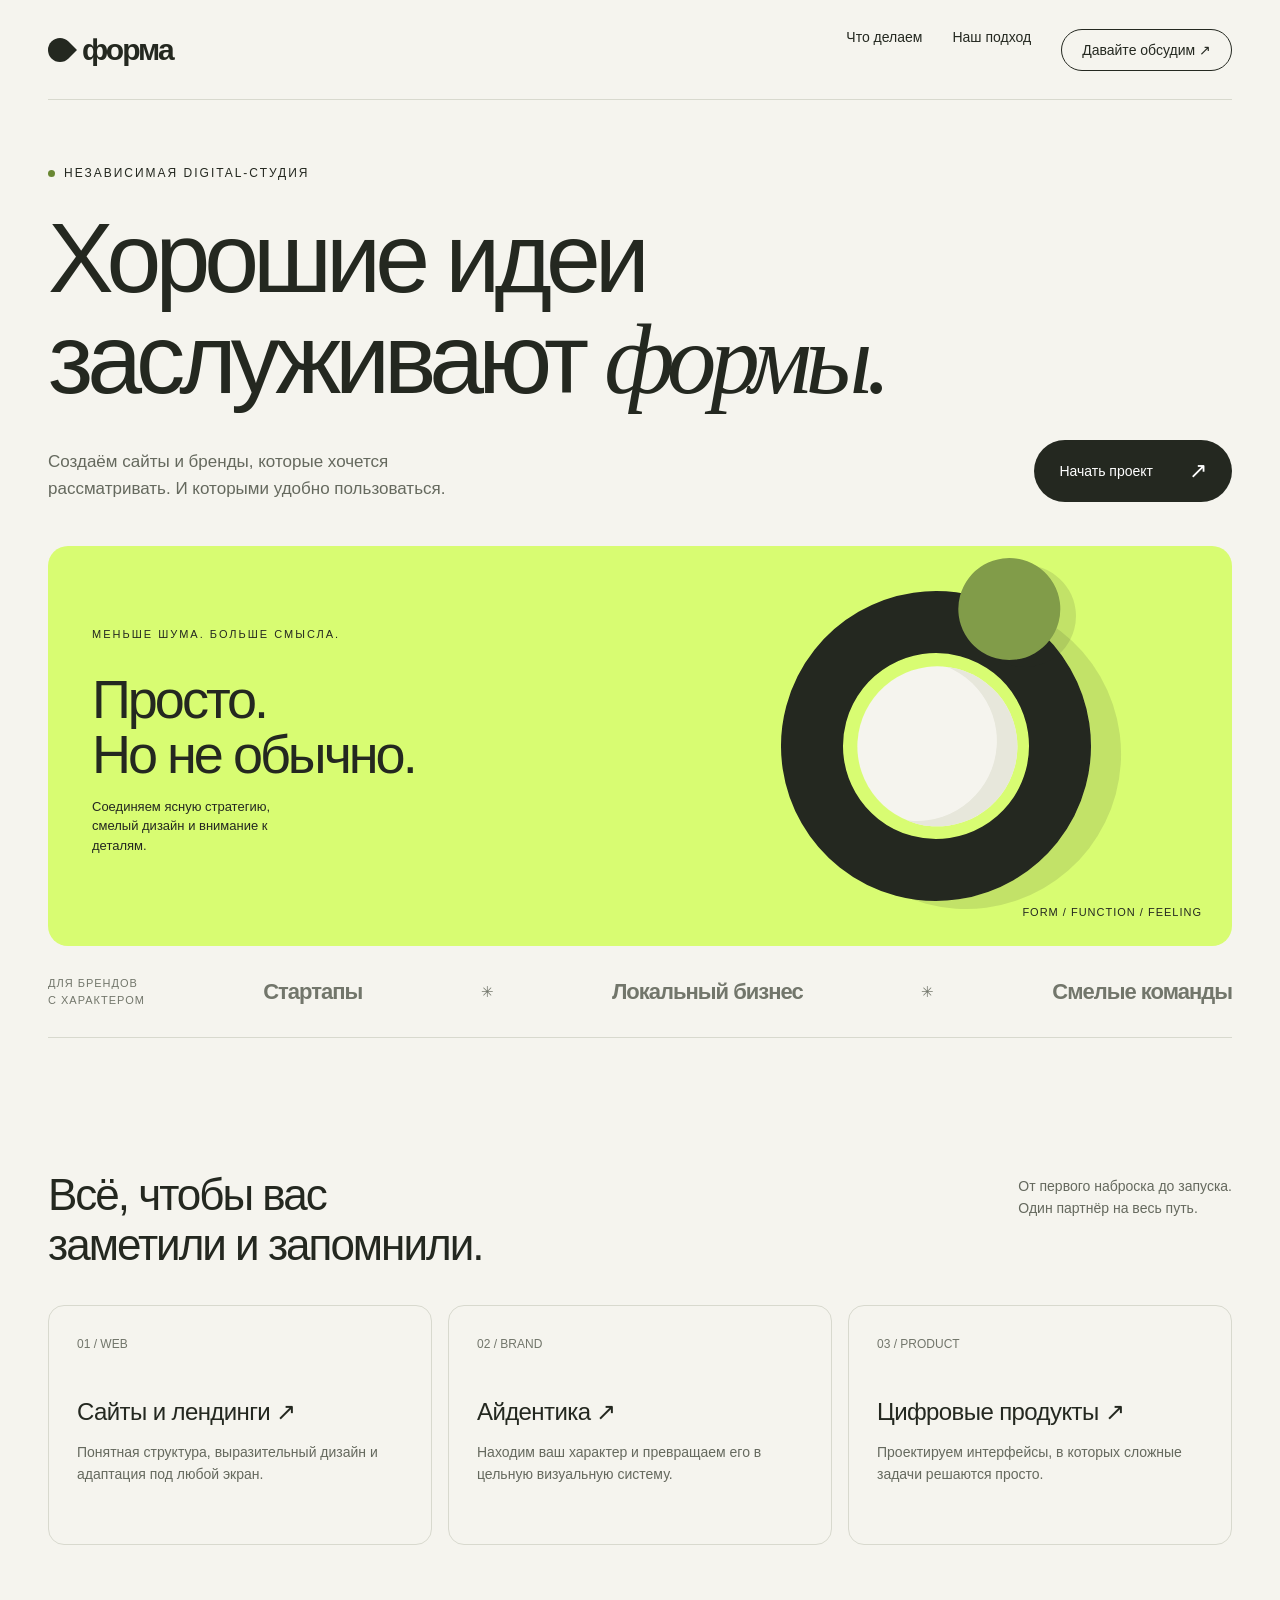
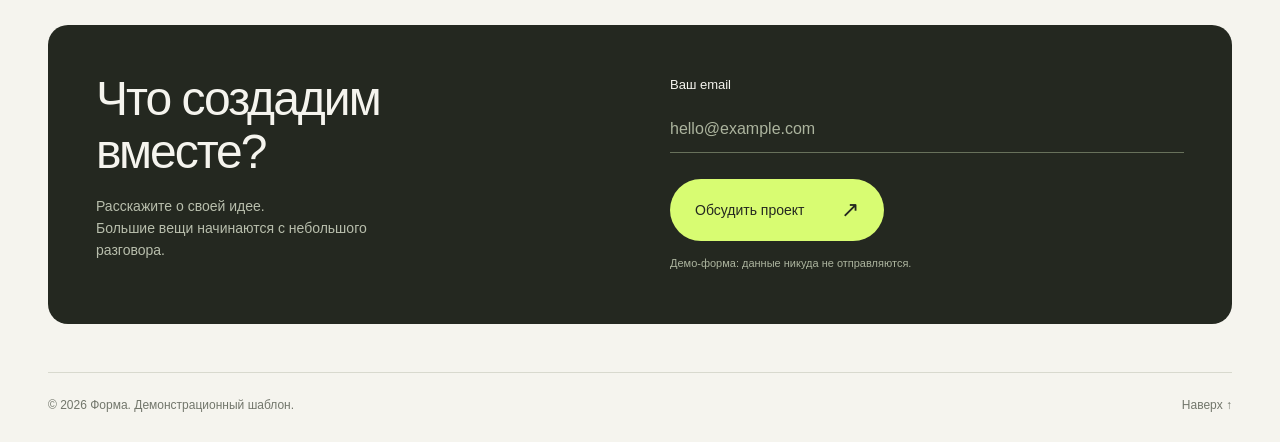
==== commit 3546f7ab: "Restore Forma landing and keep kitchen version at /kitchen/" ====
--- a/index.html
+++ b/index.html
@@ -1,14 +1,31 @@
 <!doctype html>
-<html lang="ru"><head><meta charset="utf-8"><meta name="viewport" content="width=device-width, initial-scale=1"><title>Тёплый контур — ремонт и отделка кухонь в Минске</title><meta name="description" content="Ремонт и отделка кухонь в Минске. От подготовки стен и коммуникаций до чистовой отделки. Соберите задание для вашей кухни."><meta name="theme-color" content="#303b31"><meta property="og:title" content="Тёплый контур — кухня, в которой хочется жить"><meta property="og:description" content="Ремонт и отделка кухонь в Минске. Продумано до последнего стыка."><meta property="og:type" content="website"><meta property="og:image" content="https://alexeyf1rst.github.io/sssiiittteee/assets/kitchen.jpg"><link rel="icon" href="data:image/svg+xml,%3Csvg xmlns='http://www.w3.org/2000/svg' viewBox='0 0 64 64'%3E%3Crect width='64' height='64' rx='14' fill='%23303b31'/%3E%3Cpath d='M16 48V27L32 15l16 12v21M25 48V31h14v17' fill='none' stroke='%23ece8db' stroke-width='3'/%3E%3C/svg%3E"><link rel="stylesheet" href="style.css"><script src="script.js" defer></script></head>
-<body><a class="skip" href="#main">Перейти к содержимому</a>
-<header class="header"><a class="brand" href="#" aria-label="Тёплый контур — главная"><svg viewBox="0 0 40 44" fill="none" aria-hidden="true"><path d="M3 42V17L20 3l17 14v25M12 42V22h16v20" stroke="currentColor" stroke-width="1.5"/></svg><span>тёплый контур<small>РЕМОНТ. ДЕТАЛИ. ЖИЗНЬ.</small></span></a><nav id="navigation" aria-label="Основная навигация"><a href="#approach">Подход</a><a href="#services">Что делаем</a><a href="#materials">Материалы</a><a href="#questions">Вопросы</a></nav><a class="header-cta" href="#brief">Обсудить кухню <span>↗</span></a><button class="menu-toggle" aria-label="Открыть меню" aria-expanded="false" aria-controls="navigation">☰</button></header>
-<main id="main"><section class="hero"><img class="hero-image" src="assets/kitchen.jpg" width="1672" height="941" alt="Концепция кухни с дубовыми фасадами, светлым камнем и мягким дневным светом" fetchpriority="high"><div class="hero-shade"></div><div class="hero-content"><p class="eyebrow"><span class="live-dot"></span> РЕМОНТ И ОТДЕЛКА КУХОНЬ · МИНСК</p><h1>Здесь начинается<br>ваше <em>доброе утро.</em></h1><p class="hero-description">Превращаем кухню в любимое место дома.<br>От ровных стен до света над обеденным столом.</p><a class="button light" href="#brief">Продумать мою кухню <span>↗</span></a><div class="hero-bottom"><span>КРАСИВО СНАРУЖИ.<br>ПРОДУМАНО ВНУТРИ.</span><a href="#approach">Листайте ниже <span>↓</span></a></div></div><div class="image-caption">ИНТЕРЬЕРНАЯ КОНЦЕПЦИЯ / 01</div></section>
-<div class="principles"><span>01 <b>Отделка под вашу жизнь</b></span><span>02 <b>Внимание к каждому стыку</b></span><span>03 <b>Понятный план работ</b></span></div>
-<section class="section intro" id="approach"><div class="section-label">01 / НАШ ПОДХОД</div><div><h2>Не просто новый ремонт.<br><em>Новое ощущение дома.</em></h2><div class="intro-bottom"><p>Утренний кофе. Семейный ужин. Разговоры, которые затягиваются за полночь. Хорошая кухня создаётся для жизни — и начинается задолго до выбора цвета стен.</p><p>Продумываем поверхности, розетки, свет и подготовку под мебель как одно целое. Чтобы красиво было не только на фотографии, но и каждый день.</p></div></div></section>
-<section class="section services" id="services"><div class="section-label">02 / ЧТО МЫ ДЕЛАЕМ</div><div class="section-heading"><h2>Всё складывается.<br><em>До последней детали.</em></h2><p>Можно обновить отделку.<br>А можно начать с чистого листа.</p></div><div class="service-grid"><article><span class="service-icon">↗</span><span class="number">01</span><h3>Подготовка и демонтаж</h3><p>Снятие старых покрытий, подготовка основания, выравнивание стен и пола под будущую кухню.</p><div class="tags"><span>Стены</span><span>Пол</span><span>Основания</span></div></article><article><span class="service-icon">⌁</span><span class="number">02</span><h3>Коммуникации и свет</h3><p>Точки подключения техники, вода и освещение — по плану мебели и вашему сценарию жизни.</p><div class="tags"><span>Электрика</span><span>Сантехника</span><span>Свет</span></div></article><article><span class="service-icon">▧</span><span class="number">03</span><h3>Чистовая отделка</h3><p>Фартук, покраска, напольное покрытие и аккуратные примыкания. Материалы, с которыми удобно жить.</p><div class="tags"><span>Плитка</span><span>Покраска</span><span>Покрытия</span></div></article></div><p class="service-note">Состав работ определяем по помещению. Изготовление мебели и поставку техники обсуждаем отдельно.</p></section>
-<section class="materials" id="materials"><div class="material-image"><img src="assets/kitchen.jpg" alt="Сочетание дуба, светлого камня и оливкового цвета в концепции кухни" loading="lazy"><span>ПАЛИТРА ВАШЕГО БУДУЩЕГО ДОМА</span></div><div class="material-content"><div class="section-label">03 / ТАКТИЛЬНОСТЬ И ЦВЕТ</div><h2>Красота, которую<br>хочется <em>потрогать.</em></h2><p>Тёплое дерево. Спокойный камень. Цвет, который не надоедает. Выберите настроение — и представьте свою кухню в нём.</p><div class="swatches" role="group" aria-label="Выберите палитру"><button class="swatch active" data-palette="natural" aria-pressed="true"><span style="--swatch:#aa8e6c"></span>Тёплый дуб</button><button class="swatch" data-palette="olive" aria-pressed="false"><span style="--swatch:#797d65"></span>Мягкая олива</button><button class="swatch" data-palette="stone" aria-pressed="false"><span style="--swatch:#c7c2b5"></span>Светлый камень</button></div><div class="palette-detail" aria-live="polite"><strong id="palette-title">Тёплый дуб + молочные оттенки</strong><p id="palette-text">Естественная фактура дерева и светлая отделка. Уютная база для неспешных завтраков.</p><div class="palette-strip"><i></i><i></i><i></i><i></i></div></div><a class="text-link" href="#brief">Хочу такую атмосферу <span>↗</span></a></div></section>
-<section class="section process"><div class="section-label">04 / КАК ВСЁ ПРОИСХОДИТ</div><div class="section-heading"><h2>От «хочу иначе»<br><em>до «как же хорошо».</em></h2><p>У каждого этапа — своя задача.<br>У вас — понимание, что дальше.</p></div><div class="steps"><article><span>01</span><h3>Знакомимся с кухней</h3><p>Обсуждаем пожелания, размеры, состояние помещения и будущую мебель.</p></article><article><span>02</span><h3>Собираем план</h3><p>Уточняем материалы, состав работ, последовательность и смету.</p></article><article><span>03</span><h3>Создаём основу</h3><p>Готовим поверхности и коммуникации, затем переходим к отделке.</p></article><article><span>04</span><h3>Проверяем детали</h3><p>Вместе смотрим результат: от геометрии фартука до чистоты примыканий.</p></article></div></section>
-<section class="brief-section" id="brief"><div class="brief-intro"><div class="section-label">05 / ВАША БУДУЩАЯ КУХНЯ</div><h2>Начнём<br>с <em>вашей идеи.</em></h2><p>Несколько деталей — и первый шаг уже сделан. Соберите задание, которое удобно обсудить с мастером.</p><div class="brief-decoration" aria-hidden="true"><svg viewBox="0 0 280 180" fill="none"><path d="M10 150h260M25 150V60h230v90M25 60l45-35h185v35M100 60v90M175 60v90M25 100h75M183 90h64M190 40h40M38 110h48M110 70h55" stroke="currentColor"/><circle cx="145" cy="111" r="3" stroke="currentColor"/></svg><span>МЕСТО ДЛЯ ВАШИХ ИДЕЙ</span></div></div><form id="brief-form" class="brief-form"><div class="form-top"><span>СОБЕРИТЕ СВОЙ ПРОЕКТ</span><span>~ 1 минута</span></div><fieldset><legend>Что хотите изменить?</legend><div class="choice-grid"><label><input type="radio" name="scope" value="Освежить отделку" checked><span>Освежить отделку <small>Стены, фартук, покрытия</small></span></label><label><input type="radio" name="scope" value="Полный ремонт"><span>Полный ремонт <small>От основания до деталей</small></span></label></div></fieldset><div class="field-row"><label>Площадь кухни<div class="input-unit"><input type="number" name="area" min="3" max="100" value="10" required><span>м²</span></div></label><label>Тип жилья<select name="home"><option>Вторичное жильё</option><option>Новостройка</option><option>Частный дом</option></select></label></div><label class="field-label">Что особенно важно?<textarea name="wishes" rows="3" maxlength="1200" placeholder="Например: светлая кухня, новый фартук и больше розеток"></textarea></label><div class="brief-summary"><span>ВАШ ПРОЕКТ</span><p id="brief-summary">Освежить отделку · 10 м² · Вторичное жильё</p></div><button class="button dark" type="submit">Сохранить задание <span>↓</span></button><p class="form-note">Скачайте задание и отправьте выбранному специалисту. Стоимость определяется после осмотра и согласования работ.</p><p class="form-status" id="form-status" role="status"></p></form></section>
-<section class="section faq" id="questions"><div><div class="section-label">06 / БЕЗ НЕДОСКАЗАННОСТИ</div><h2>Хорошие вопросы.<br><em>Прямые ответы.</em></h2></div><div class="faq-items"><details open><summary>Сколько стоит ремонт кухни?<span>+</span></summary><p>Цена зависит от состояния помещения, площади и состава работ. Покраска стен и полная замена коммуникаций — разные задачи. Для предметной сметы нужны размеры, фотографии и список пожеланий.</p></details><details><summary>Можно обновить кухню без замены мебели?<span>+</span></summary><p>Да, если существующая мебель и коммуникации позволяют. Можно обсудить замену фартука, покрытия стен, освещения и пола. Возможность сохранить гарнитур оценивается перед началом работ.</p></details><details><summary>С чего начать: с мебели или с ремонта?<span>+</span></summary><p>С плана кухни и размещения техники. Он нужен, чтобы правильно расположить розетки, выводы воды, вытяжку и рабочее освещение до чистовой отделки.</p></details><details><summary>Сколько времени займут работы?<span>+</span></summary><p>Срок зависит от демонтажа, объёма подготовки и времени высыхания материалов. Реалистичный график составляется после осмотра помещения и выбора отделки.</p></details><details><summary>Это фотографии выполненных объектов?<span>+</span></summary><p>На странице показана AI-визуализация интерьерной концепции. Она помогает передать настроение и сочетание материалов и не является фотографией выполненного объекта.</p></details></div></section>
-<section class="closing"><p class="eyebrow">МИНСК · РЕМОНТ И ОТДЕЛКА КУХОНЬ</p><h2>Пусть дома будет <em>хорошо.</em></h2><a class="button light" href="#brief">Начать с моей кухни <span>↗</span></a></section>
-</main><footer><a class="brand" href="#">тёплый контур</a><span>Концепция сайта · Минск · 2026</span><button id="about-button" class="footer-button">О проекте</button><a href="#">Наверх ↑</a></footer><dialog id="about-dialog"><button class="dialog-close" aria-label="Закрыть">×</button><p class="section-label">О ПРОЕКТЕ</p><h2>Тёплый контур</h2><p>Презентационная концепция сайта для ремонта и отделки кухонь в Минске. Название рабочее. Изображение создано с помощью AI и не представляет выполненный объект.</p><p>Задание формируется в вашем браузере. Данные никуда не отправляются и не сохраняются на сервере. Для приёма заявок необходимо добавить контакт компании.</p></dialog></body></html>
+<html lang="ru">
+<head>
+  <meta charset="utf-8">
+  <meta name="viewport" content="width=device-width, initial-scale=1">
+  <meta name="description" content="Лендинг студии цифрового дизайна Форма. Сайты, айдентика и цифровые продукты.">
+  <title>Форма — идеи обретают форму</title>
+  <style>
+    :root{--bg:#f5f4ee;--ink:#242820;--accent:#d8fc72;--line:#d8d9ce}
+    *{box-sizing:border-box}html{scroll-behavior:smooth}body{margin:0;background:var(--bg);color:var(--ink);font-family:Arial,Helvetica,sans-serif}a{color:inherit;text-decoration:none}button,input{font:inherit}button,a,input{-webkit-tap-highlight-color:transparent}a:focus-visible,button:focus-visible,input:focus-visible{outline:3px solid #728e32;outline-offset:5px}.wrap{max-width:1280px;margin:auto;padding:0 48px}header{height:100px;display:flex;align-items:center;justify-content:space-between;border-bottom:1px solid var(--line)}.logo{font-size:30px;font-weight:800;letter-spacing:-2px;display:flex;align-items:center;gap:10px}.mark{width:24px;height:24px;background:var(--ink);border-radius:50% 50% 0 50%;transform:rotate(-45deg)}nav{display:flex;gap:30px;font-size:14px}.nav-cta{border:1px solid var(--ink);padding:12px 20px;border-radius:30px}.hero{padding:66px 0 52px}.eyebrow{font-size:12px;text-transform:uppercase;letter-spacing:2px;display:flex;align-items:center;gap:9px}.dot{width:7px;height:7px;background:#698732;border-radius:50%}h1{font-size:clamp(56px,7.7vw,102px);line-height:1.02;letter-spacing:-6px;font-weight:500;margin:28px 0 30px;max-width:950px}h1 span{font-family:Georgia,serif;font-style:italic}.intro{display:flex;justify-content:space-between;align-items:end;gap:24px}.intro p{font-size:17px;line-height:1.6;max-width:430px;margin:0;color:#65695e}.pill{display:inline-flex;gap:36px;align-items:center;border-radius:32px;padding:18px 25px;background:var(--ink);color:white;font-size:14px;border:0;cursor:pointer;transition:transform .2s,background .2s}.pill:hover{transform:translateY(-3px);background:#3e4632}.pill b{font-size:22px;font-weight:400}.showcase{height:400px;border-radius:20px;background:var(--accent);position:relative;overflow:hidden;display:grid;grid-template-columns:1fr 1fr;align-items:center;margin-top:44px}.show-copy{padding:44px;z-index:1}.show-copy small{font-size:11px;text-transform:uppercase;letter-spacing:2px}.show-copy h2{font-size:54px;font-weight:500;letter-spacing:-3px;line-height:1.02;margin:30px 0 15px}.show-copy p{max-width:220px;line-height:1.5;font-size:13px}.art{height:100%;position:relative;display:flex;align-items:center;justify-content:center}.orbit{width:310px;height:310px;border-radius:50%;border:62px solid var(--ink);transform:rotate(-30deg);position:relative;box-shadow:22px 22px 0 rgba(36,40,32,.12)}.orbit:before{content:'';position:absolute;width:160px;height:160px;border-radius:50%;background:var(--bg);top:14px;left:14px;box-shadow:inset -15px -15px 0 #e7e7db}.orbit:after{content:'';position:absolute;width:102px;height:102px;border-radius:50%;background:#819c49;right:-90px;top:-40px;box-shadow:10px 14px 0 rgba(36,40,32,.12)}.art-label{position:absolute;bottom:28px;right:30px;font-size:11px;letter-spacing:1px}.ticker{display:flex;justify-content:space-between;align-items:center;border-bottom:1px solid var(--line);padding:29px 0;gap:20px;color:#72766b;font-size:15px}.ticker span:first-child{font-size:11px;max-width:110px;line-height:1.5;letter-spacing:1px}.ticker strong{font-size:22px;letter-spacing:-1px}.section{padding:80px 0}.section-head{display:flex;justify-content:space-between;align-items:start;gap:24px;margin-bottom:35px}.section-head h2{font-size:44px;letter-spacing:-2px;font-weight:500;margin:0;max-width:600px}.section-head p{font-size:14px;color:#65695e;line-height:1.6;max-width:250px;margin:5px 0}.cards{display:grid;grid-template-columns:repeat(3,1fr);gap:16px}.card{border:1px solid var(--line);border-radius:16px;padding:28px;min-height:240px;transition:background .2s}.card:hover{background:#eeeee3}.card .number{font-size:12px;color:#72766b}.card h3{font-size:24px;font-weight:500;margin:46px 0 15px;letter-spacing:-.6px}.card p{font-size:14px;line-height:1.6;color:#65695e;margin:0}.contact{background:var(--ink);color:var(--bg);border-radius:20px;padding:48px;display:grid;grid-template-columns:1fr 1fr;gap:60px;margin-bottom:48px}.contact h2{font-size:48px;line-height:1.1;letter-spacing:-2px;font-weight:500;margin:0 0 16px}.contact p{color:#b8beac;font-size:14px;line-height:1.6;max-width:280px}.contact form{display:flex;flex-direction:column;justify-content:center;gap:14px}.contact label{font-size:13px}.contact input{background:transparent;border:0;border-bottom:1px solid #68715b;color:white;padding:14px 0;width:100%;border-radius:0}.contact input::placeholder{color:#acb49e}.contact .pill{background:var(--accent);color:var(--ink);align-self:start;margin-top:12px}.note{font-size:11px!important;color:#acb49e!important;margin:0;max-width:none!important}footer{border-top:1px solid var(--line);padding:25px 0 30px;display:flex;justify-content:space-between;font-size:12px;color:#72766b}footer a:hover{text-decoration:underline}
+    @media(max-width:800px){.wrap{padding:0 24px}header{height:80px}nav{gap:16px}nav a:not(.nav-cta){display:none}.hero{padding-top:44px}h1{letter-spacing:-3px}.intro{align-items:start;flex-direction:column}.showcase{height:350px}.show-copy{padding:25px}.show-copy h2{font-size:40px}.orbit{width:220px;height:220px;border-width:44px}.orbit:before{width:105px;height:105px;top:12px;left:12px}.orbit:after{width:70px;height:70px;right:-55px;top:-25px}.ticker{flex-wrap:wrap;justify-content:center}.ticker span:first-child{max-width:none;width:100%;text-align:center}.ticker strong{font-size:18px}.section{padding:55px 0}.section-head{flex-direction:column}.section-head h2{font-size:36px}.cards{grid-template-columns:1fr}.card{min-height:auto}.card h3{margin-top:25px}.contact{padding:28px;grid-template-columns:1fr;gap:25px}.contact h2{font-size:38px}}
+    @media(max-width:480px){h1{font-size:55px}.showcase{grid-template-columns:1fr;height:480px;align-items:start}.show-copy h2{margin:16px 0;font-size:36px}.show-copy p{max-width:none}.art{height:210px}.orbit{width:180px;height:180px;border-width:36px}.orbit:before{width:88px;height:88px;top:10px;left:10px}.art-label{bottom:5px;right:20px;font-size:9px}.show-copy{padding-bottom:0}footer{gap:20px;font-size:11px}}
+    @media(prefers-reduced-motion:reduce){html{scroll-behavior:auto}*{transition:none!important}}
+  </style>
+</head>
+<body>
+  <div class="wrap">
+    <header><a class="logo" href="#" aria-label="Форма — главная"><span class="mark" aria-hidden="true"></span>форма</a><nav aria-label="Основная навигация"><a href="#services">Что делаем</a><a href="#approach">Наш подход</a><a class="nav-cta" href="#contact">Давайте обсудим ↗</a></nav></header>
+    <main>
+      <section class="hero"><div class="eyebrow"><span class="dot"></span>Независимая digital-студия</div><h1>Хорошие идеи<br>заслуживают <span>формы.</span></h1><div class="intro"><p>Создаём сайты и бренды, которые хочется рассматривать. И которыми удобно пользоваться.</p><a class="pill" href="#contact">Начать проект <b aria-hidden="true">↗</b></a></div>
+        <div class="showcase" id="approach"><div class="show-copy"><small>Меньше шума. Больше смысла.</small><h2>Просто.<br>Но не обычно.</h2><p>Соединяем ясную стратегию, смелый дизайн и внимание к деталям.</p></div><div class="art" aria-hidden="true"><div class="orbit"></div><span class="art-label">FORM / FUNCTION / FEELING</span></div></div>
+        <div class="ticker"><span>ДЛЯ БРЕНДОВ<br>С ХАРАКТЕРОМ</span><strong>Стартапы</strong><span>✳</span><strong>Локальный бизнес</strong><span>✳</span><strong>Смелые команды</strong></div>
+      </section>
+      <section class="section" id="services"><div class="section-head"><h2>Всё, чтобы вас<br>заметили и запомнили.</h2><p>От первого наброска до запуска.<br>Один партнёр на весь путь.</p></div><div class="cards"><article class="card"><span class="number">01 / WEB</span><h3>Сайты и лендинги ↗</h3><p>Понятная структура, выразительный дизайн и адаптация под любой экран.</p></article><article class="card"><span class="number">02 / BRAND</span><h3>Айдентика ↗</h3><p>Находим ваш характер и превращаем его в цельную визуальную систему.</p></article><article class="card"><span class="number">03 / PRODUCT</span><h3>Цифровые продукты ↗</h3><p>Проектируем интерфейсы, в которых сложные задачи решаются просто.</p></article></div></section>
+      <section class="contact" id="contact"><div><h2>Что создадим<br>вместе?</h2><p>Расскажите о своей идее.<br>Большие вещи начинаются с небольшого разговора.</p></div><form id="contact-form"><label for="email">Ваш email</label><input id="email" name="email" type="email" placeholder="hello@example.com" autocomplete="email" required><button class="pill" type="submit">Обсудить проект <b aria-hidden="true">↗</b></button><p class="note" id="form-status" role="status">Демо-форма: данные никуда не отправляются.</p></form></section>
+    </main>
+    <footer><span>© 2026 Форма. Демонстрационный шаблон.</span><a href="#">Наверх ↑</a></footer>
+  </div>
+  <script>document.getElementById('contact-form').addEventListener('submit',function(event){event.preventDefault();document.getElementById('form-status').textContent='Готово! Это демо — для реальных заявок подключите отправку формы.';});</script>
+</body>
+</html>
